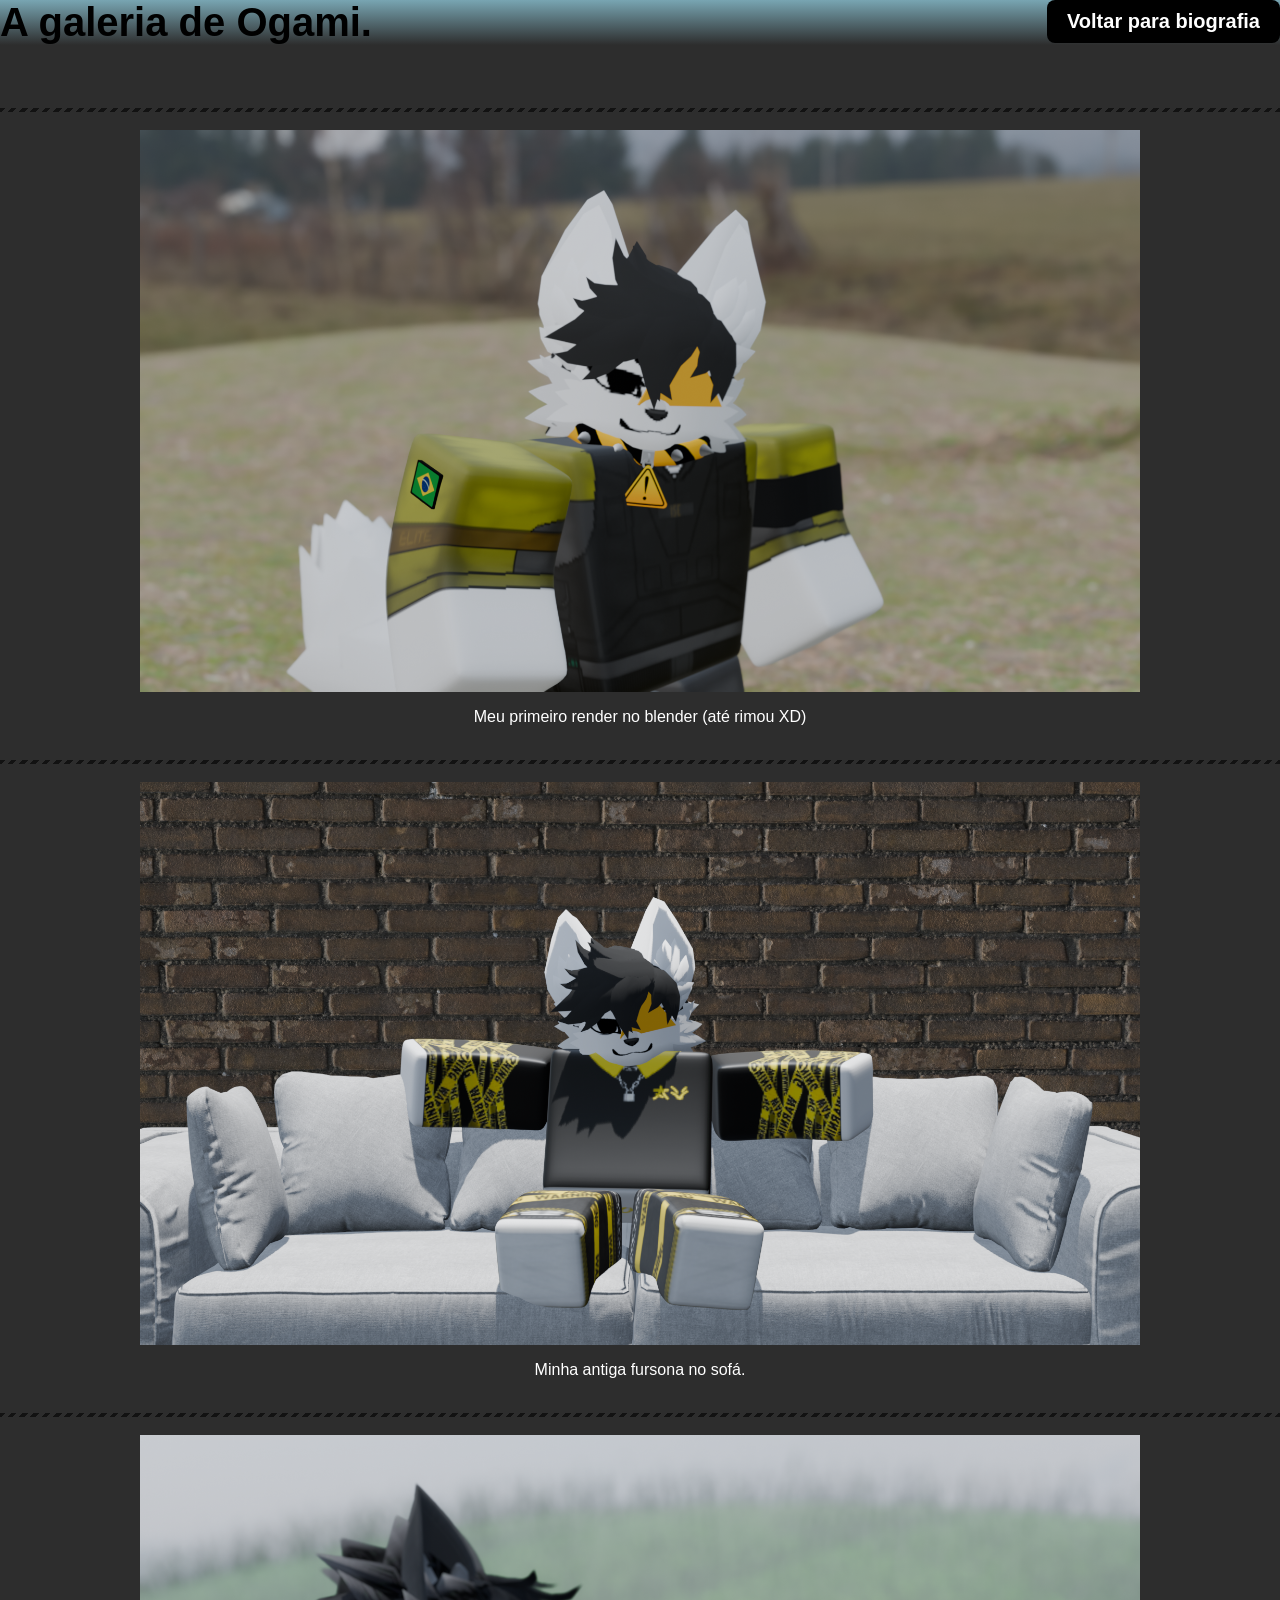
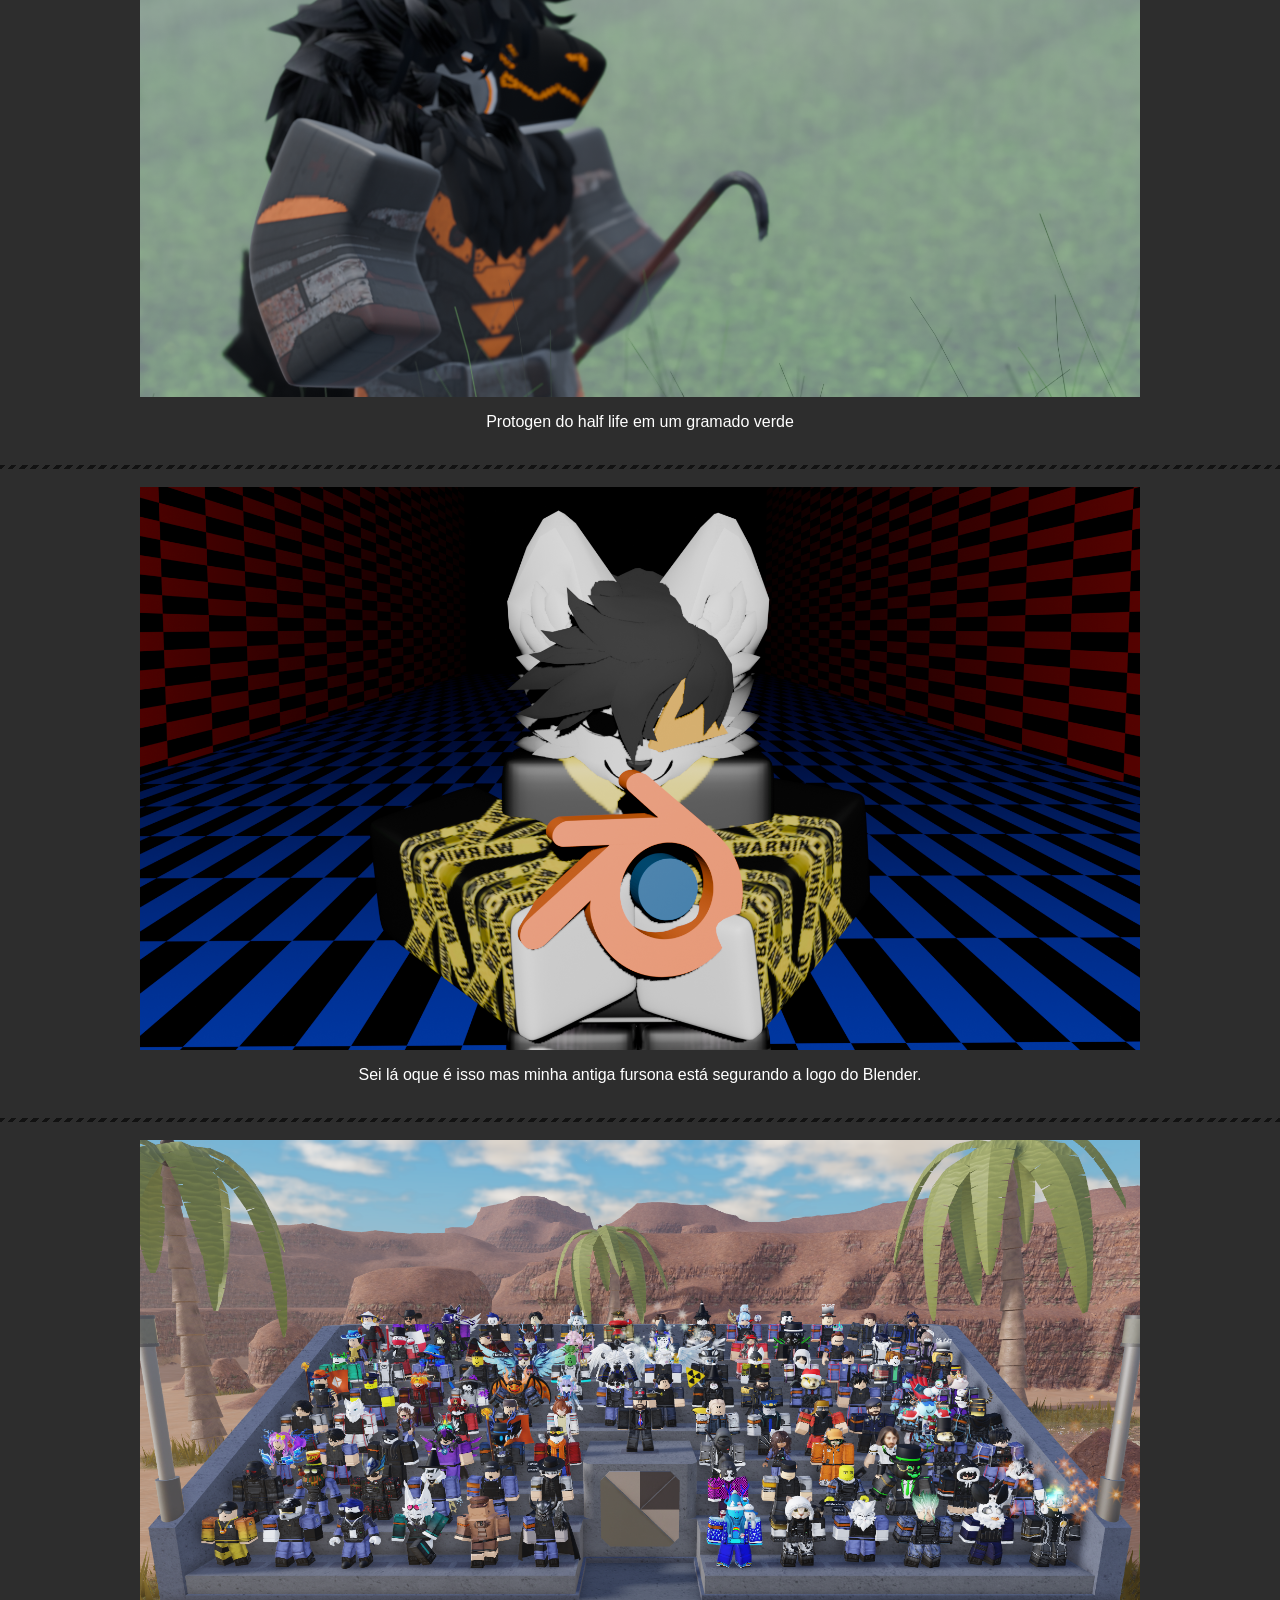
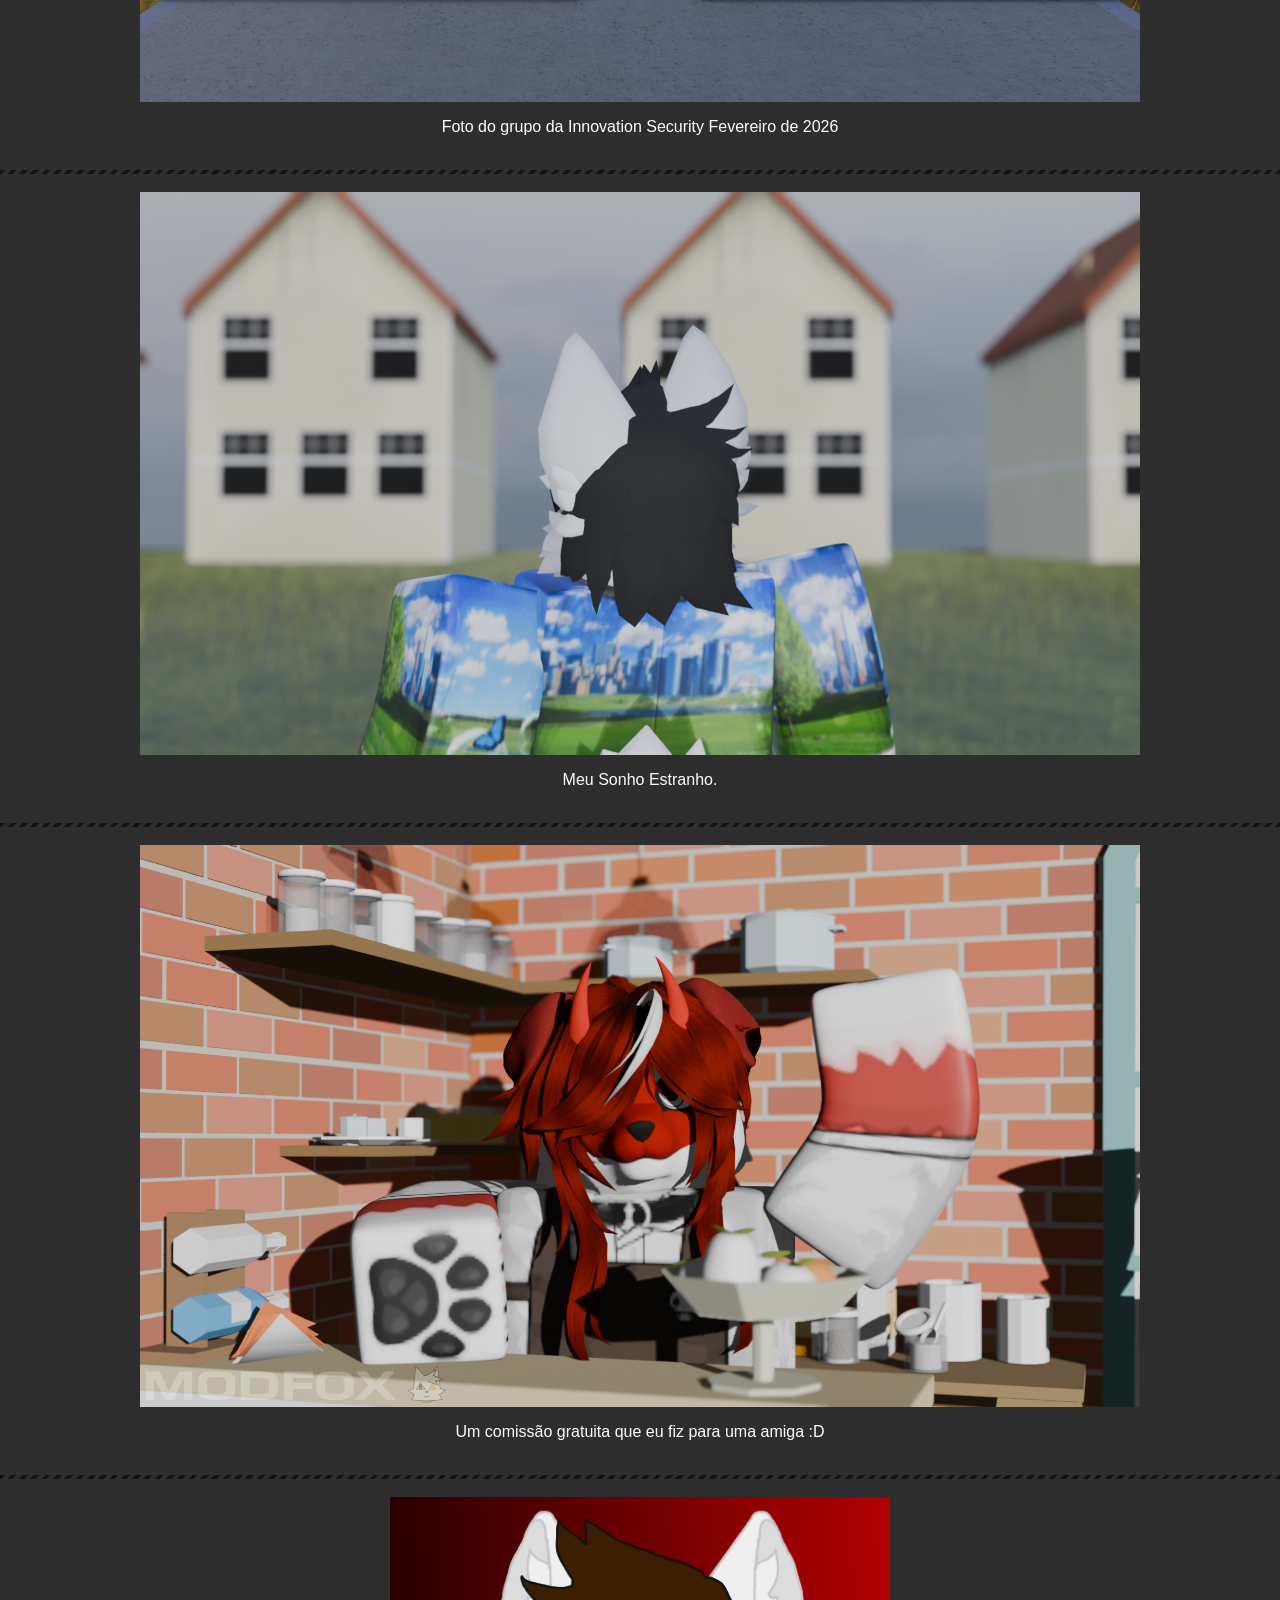
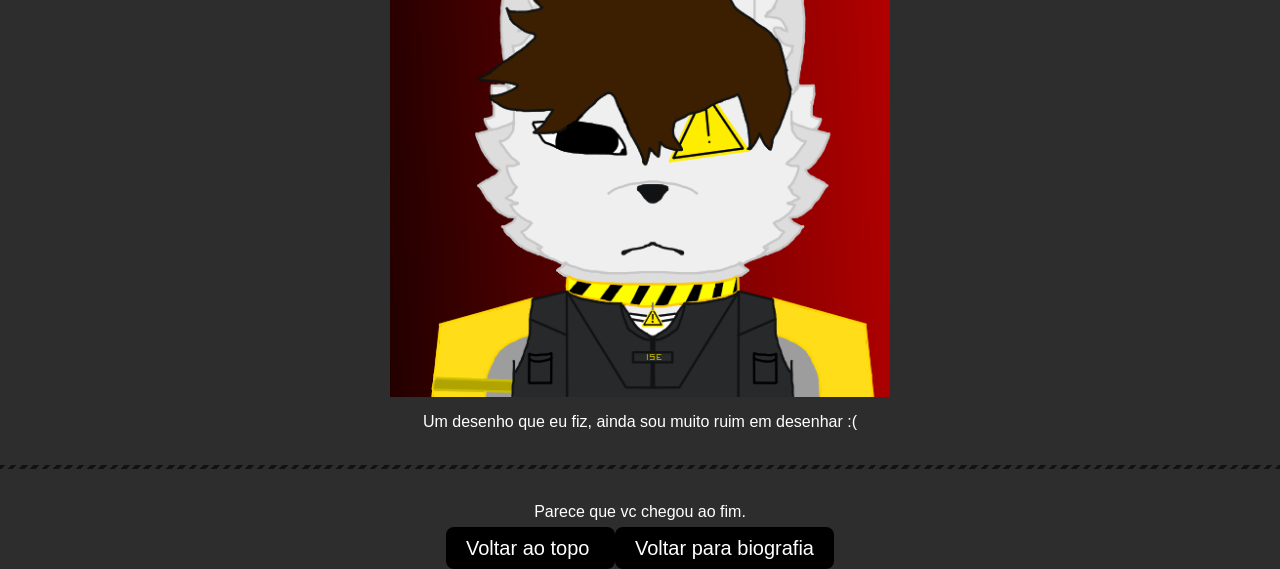
==== galeria.html @ b693d610 "Add files via upload" ====
<html lang="pt">
<head>
    <meta charset="UTF-8">
    <meta name="viewport" content="width=device-width, initial-scale=1.0">
    <title>Ogami's Galery</title>
    <link rel="stylesheet" href="gstyles.css">
    <link rel="icon" href="OB.png">
</head>
<body>
    <h1 class="title"> A galeria de Ogami. <a href="https://p3dr0r4p0s0.github.io/Ogami-s-Biografy/" class="voltar"> Voltar para biografia </a></h1>
    <p class="quebralinha"></p>
    <br>
    <br>
    <div class="linha"></div>
    <br>
    <img src="OgamiBlender.png" width="1000">
    <p class="quebralinha"></p>
    <p class="nome"> Meu primeiro render no blender (até rimou XD) </p>
    <br>
    <div class="linha"></div>
    <br>
    <img src="OgamiOnSofa.png" width="1000">
    <p class="quebralinha"></p>
    <p class="nome"> Minha antiga fursona no sofá. </p>
    <br>
    <div class="linha"></div>
    <br>
    <img src="ProtogenOnGreenLand.png" width="1000">
    <p class="quebralinha"></p>
    <p class="nome"> Protogen do half life em um gramado verde</p>
    <br>
    <div class="linha"></div>
    <br>
    <img src="TheBlenderPower.png" width="1000">
    <p class="quebralinha"></p>
    <p class="nome"> Sei lá oque é isso mas minha antiga fursona está segurando a logo do Blender.</p>
    <br>
    <div class="linha"></div>
    <br>
    <img src="ISgroupphoto.png" width="1000">
    <p class="quebralinha"></p>
    <p class="nome"> Foto do grupo da Innovation Security Fevereiro de 2026 </p>
    <br>
    <div class="linha"></div>
    <br>
    <img src="MyWeirdDream.png" width="1000">
    <p class="quebralinha"></p>
    <p class="nome"> Meu Sonho Estranho. </p>
    <br>
    <div class="linha"></div>
    <br>
    <img src="NaomiComission.png" width="1000">
    <p class="quebralinha"></p>
    <p class="nome"> Um comissão gratuita que eu fiz para uma amiga :D </p>
    <br>
    <div class="linha"></div>
    <br> 
    <img src="etgogami.png" width="500">
    <p class="quebralinha"></p>
    <p class="nome"> Um desenho que eu fiz, ainda sou muito ruim em desenhar :(</p>
    <br>
    <div class="linha"></div>
    <br>
    <p class="nome"> Parece que vc chegou ao fim. </p>
    <a href="#" class="subir"> Voltar ao topo </a>
    <a href="https://p3dr0r4p0s0.github.io/Ogami-s-Biografy/" class="voltar2"> Voltar para biografia </a>
</body>
</html>
---- gstyles.css ----
body {
    margin: 0;
    background-color: #2d2d2d;
    text-align: center;

    .title {
        text-align: left;
        font-size: 40px;
        font-family: Arial, Helvetica, sans-serif;
        background: linear-gradient(
            180deg,
            #78a5b2,
            #2d2d2d
        );
    }

    .linha {
        height: 4px;
        width: 100%;
        opacity: 0.6;
        background: repeating-linear-gradient(
            -45deg,
            black,
            black 4px,
            transparent 4px,
            transparent 8px
        );
    }

    .quebralinha {
        clear: both;
    }

    .nome {
        font-family: Arial, Helvetica, sans-serif;
        color: white;
    }

    .voltar {
        background-color: black;
        color: white;
        float: right;
        padding: 10px 20px;
        text-decoration: none;
        border-radius: 8px;
        font-family: Arial, Helvetica, sans-serif;
        font-size: 20px;
    }

    .voltar2 {
        background-color: black;
        color: white;
        padding: 10px 20px;
        text-decoration: none;
        border-radius: 8px;
        font-family: Arial, Helvetica, sans-serif;
        font-size: 20px;
    }

    .subir {
        background-color: black;
        color: white;
        padding: 10px 20px;
        text-decoration: none;
        border-radius: 8px;
        font-family: Arial, Helvetica, sans-serif;
        font-size: 20px;
    }
}
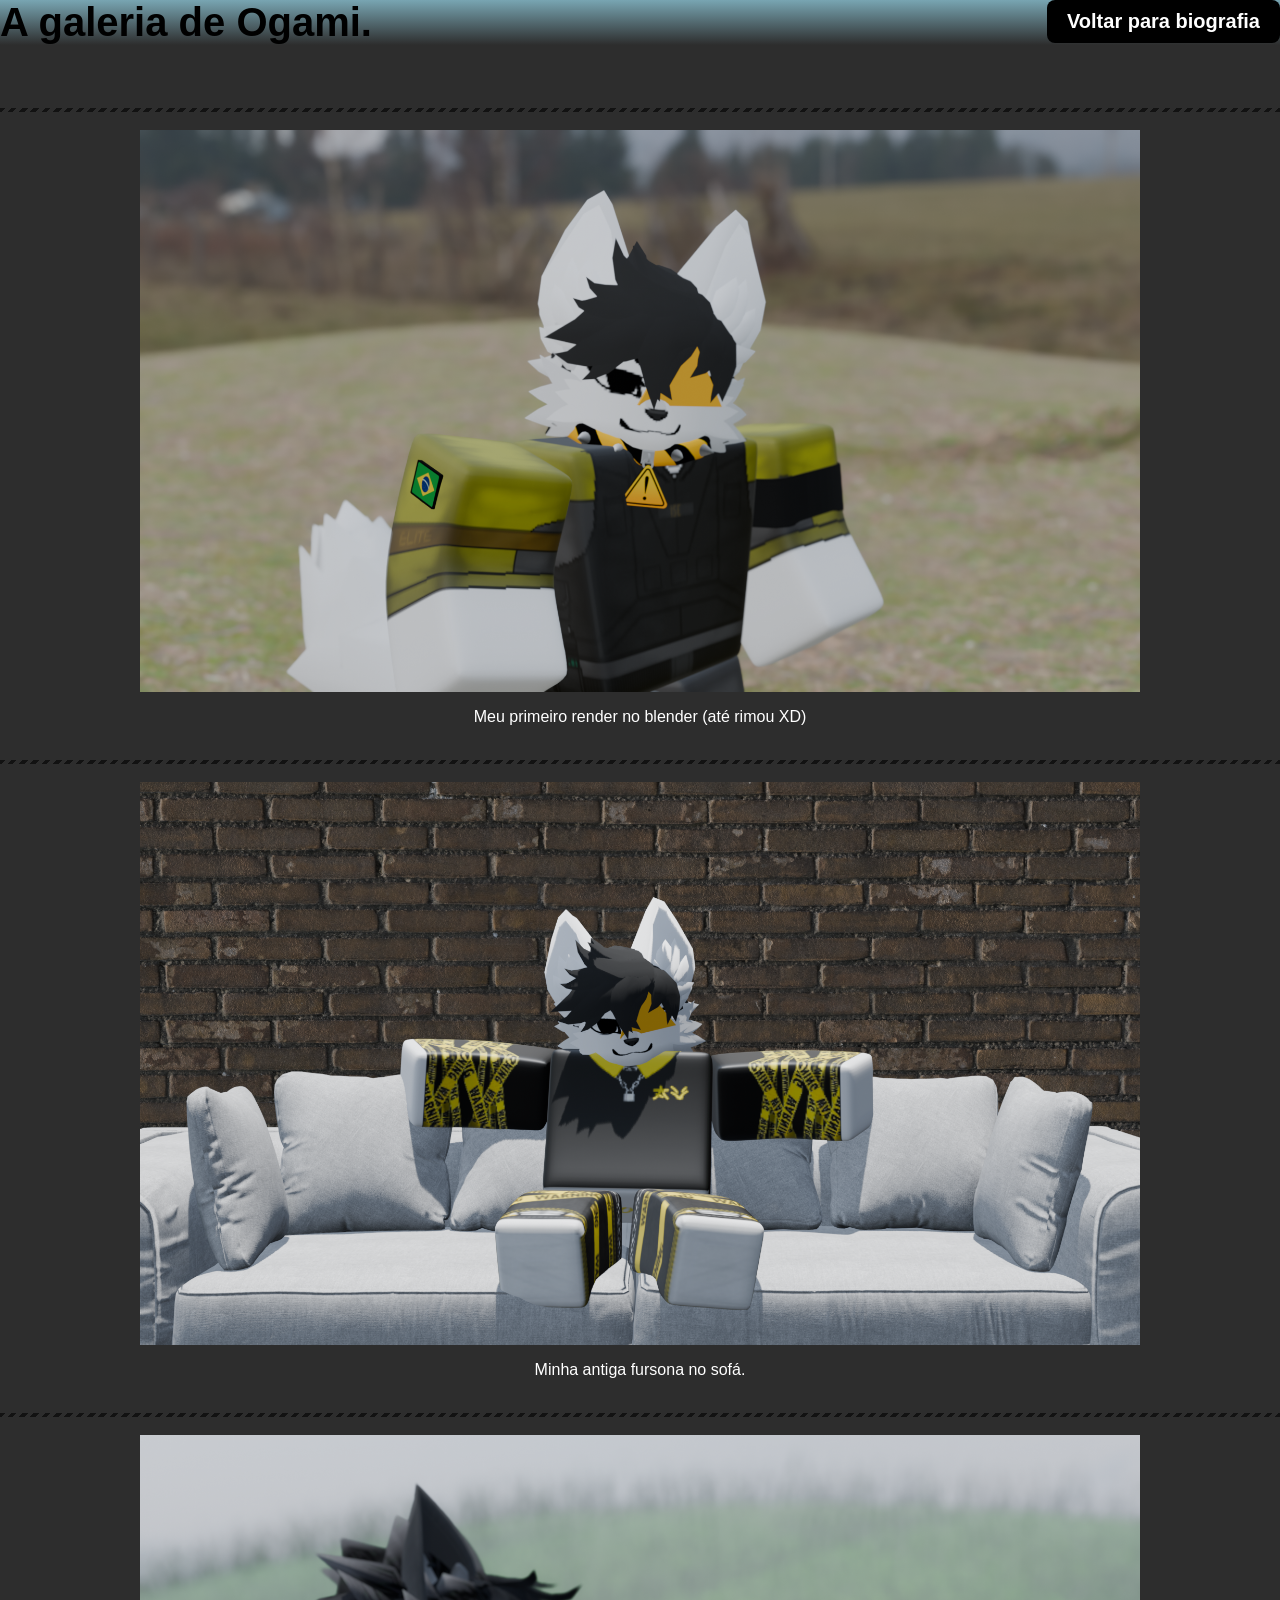
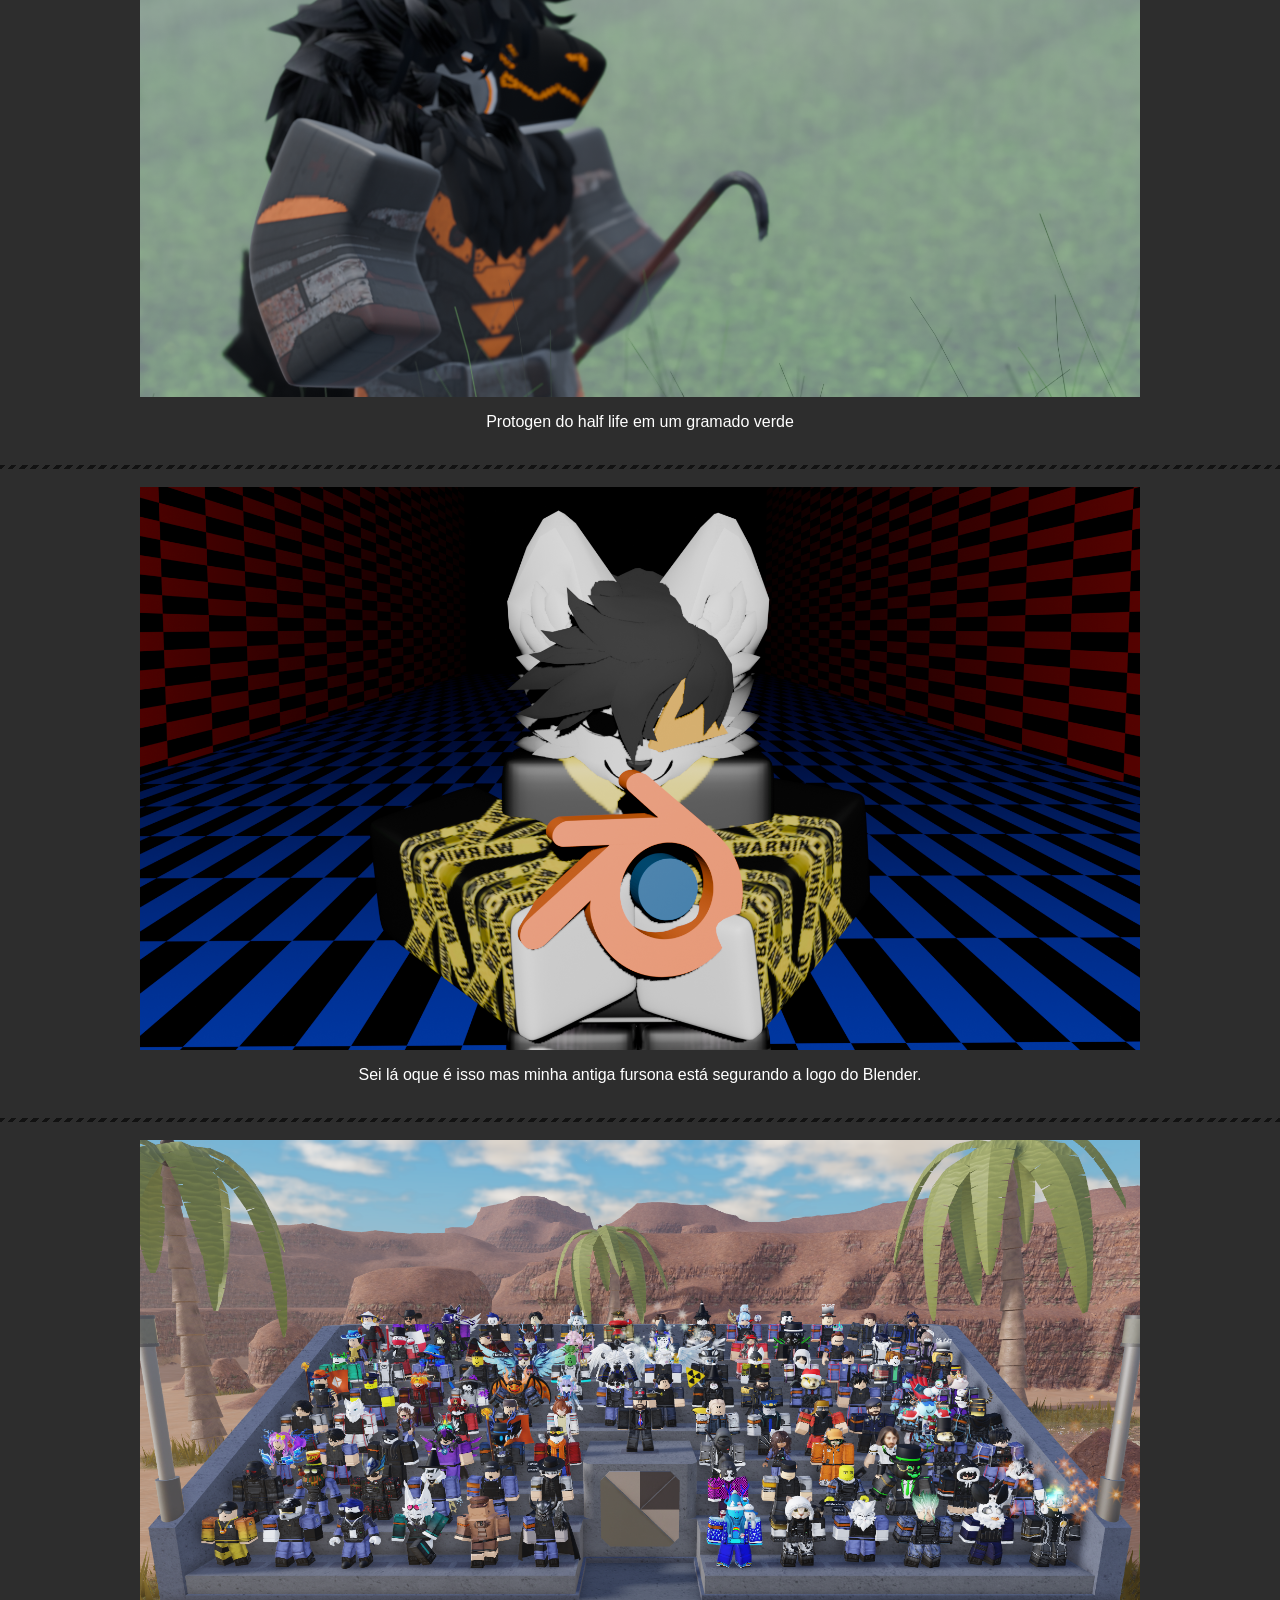
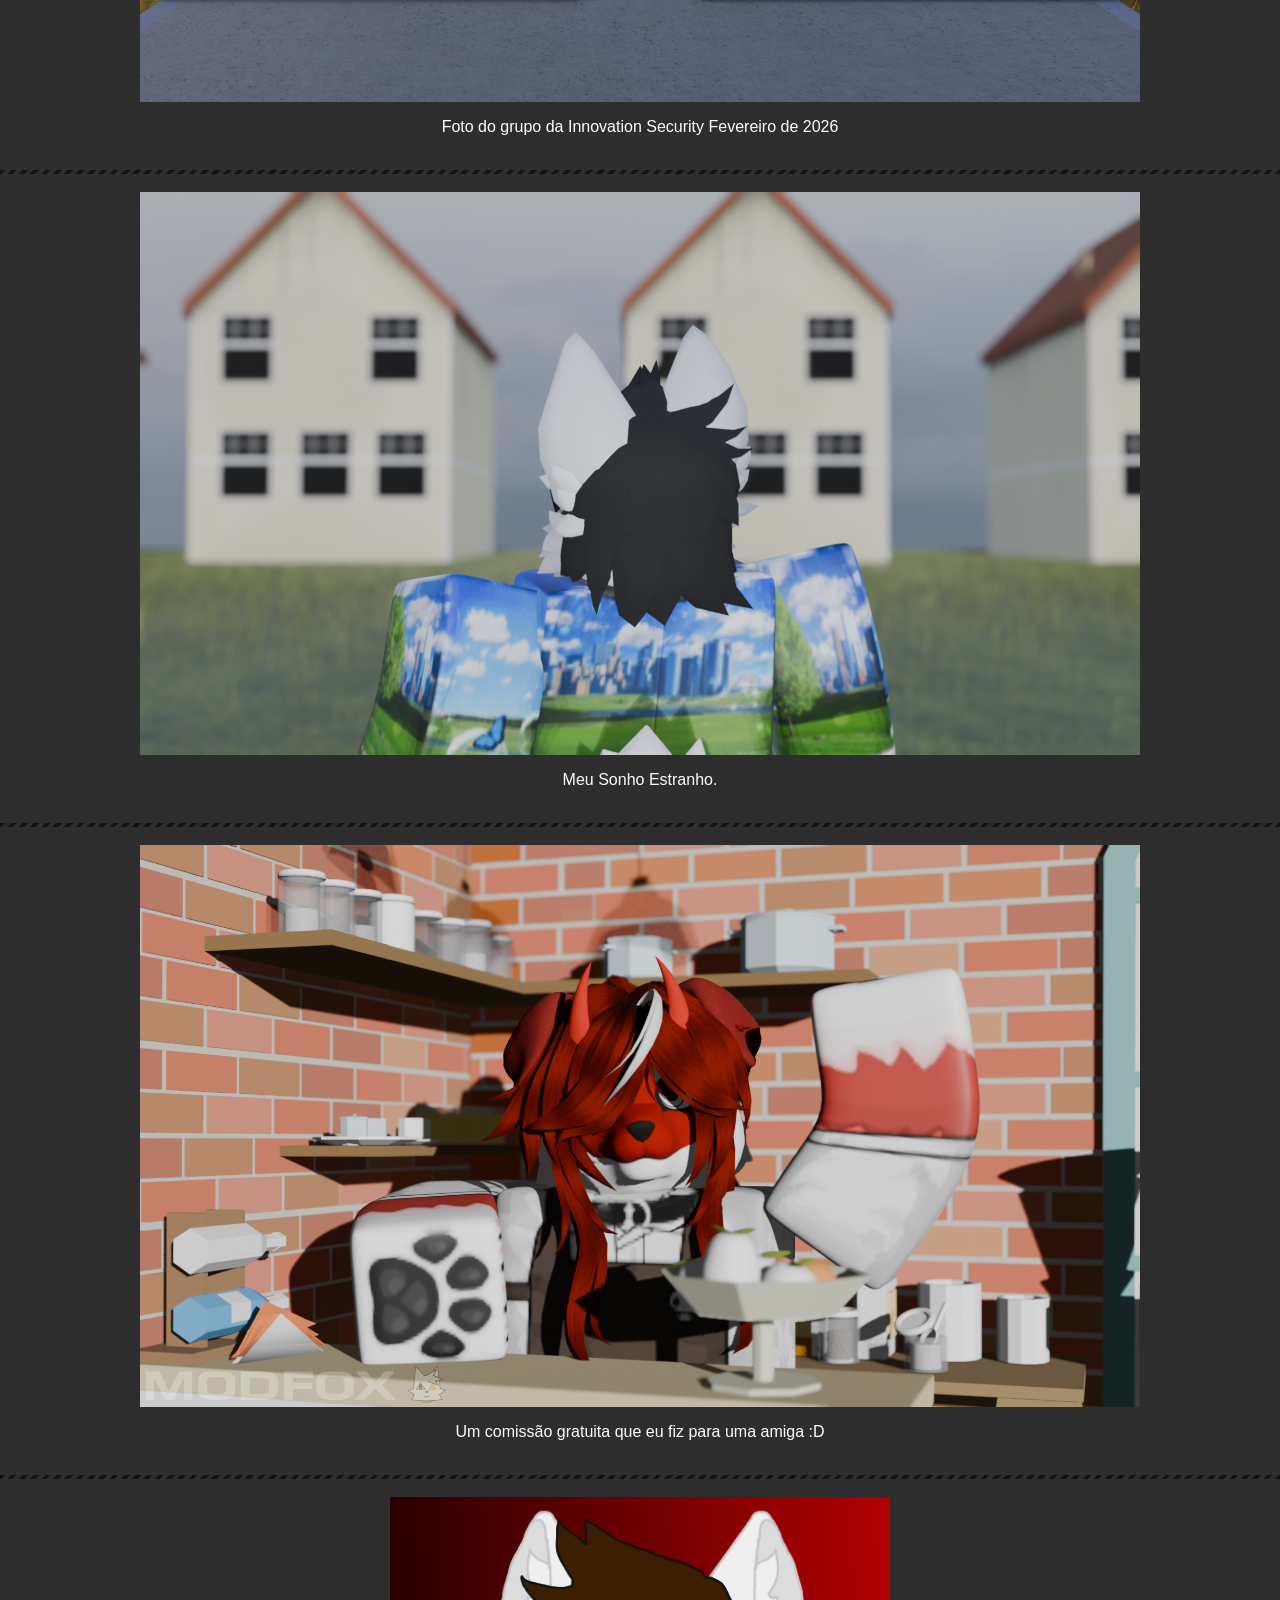
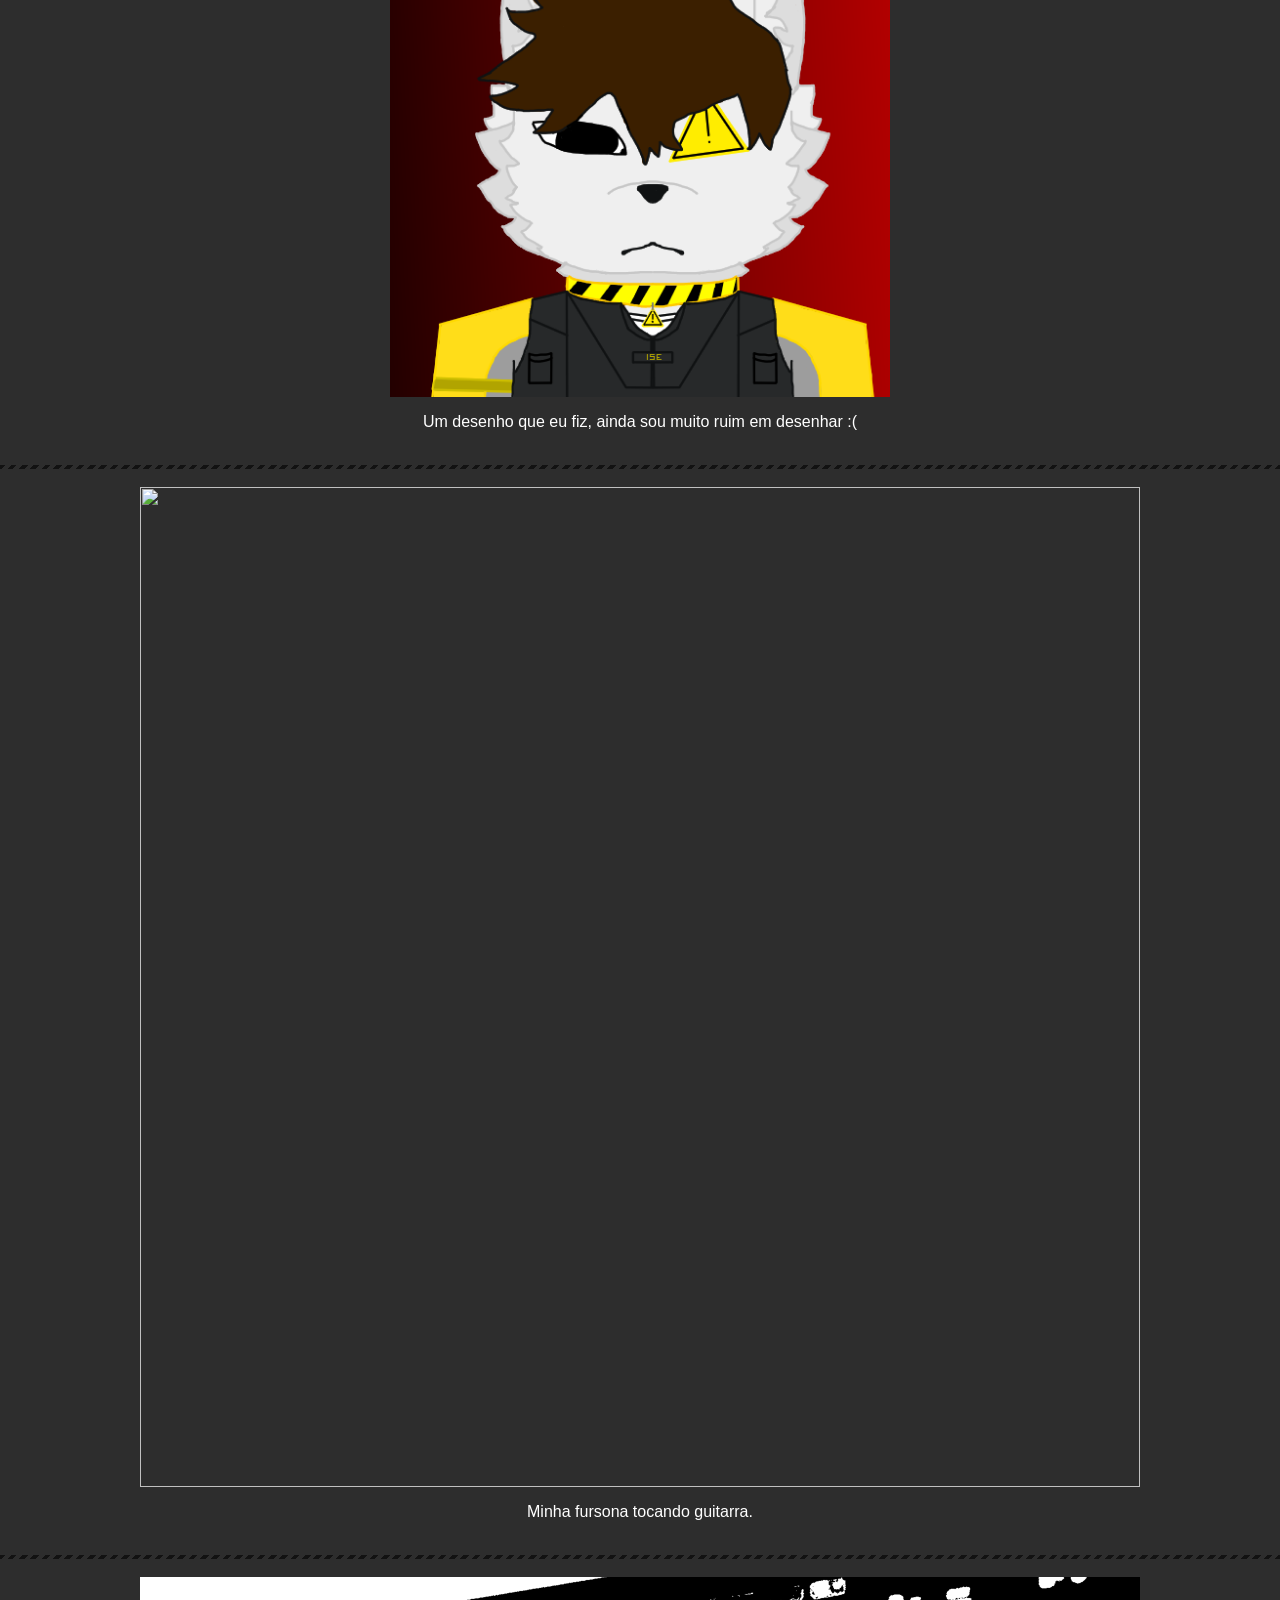
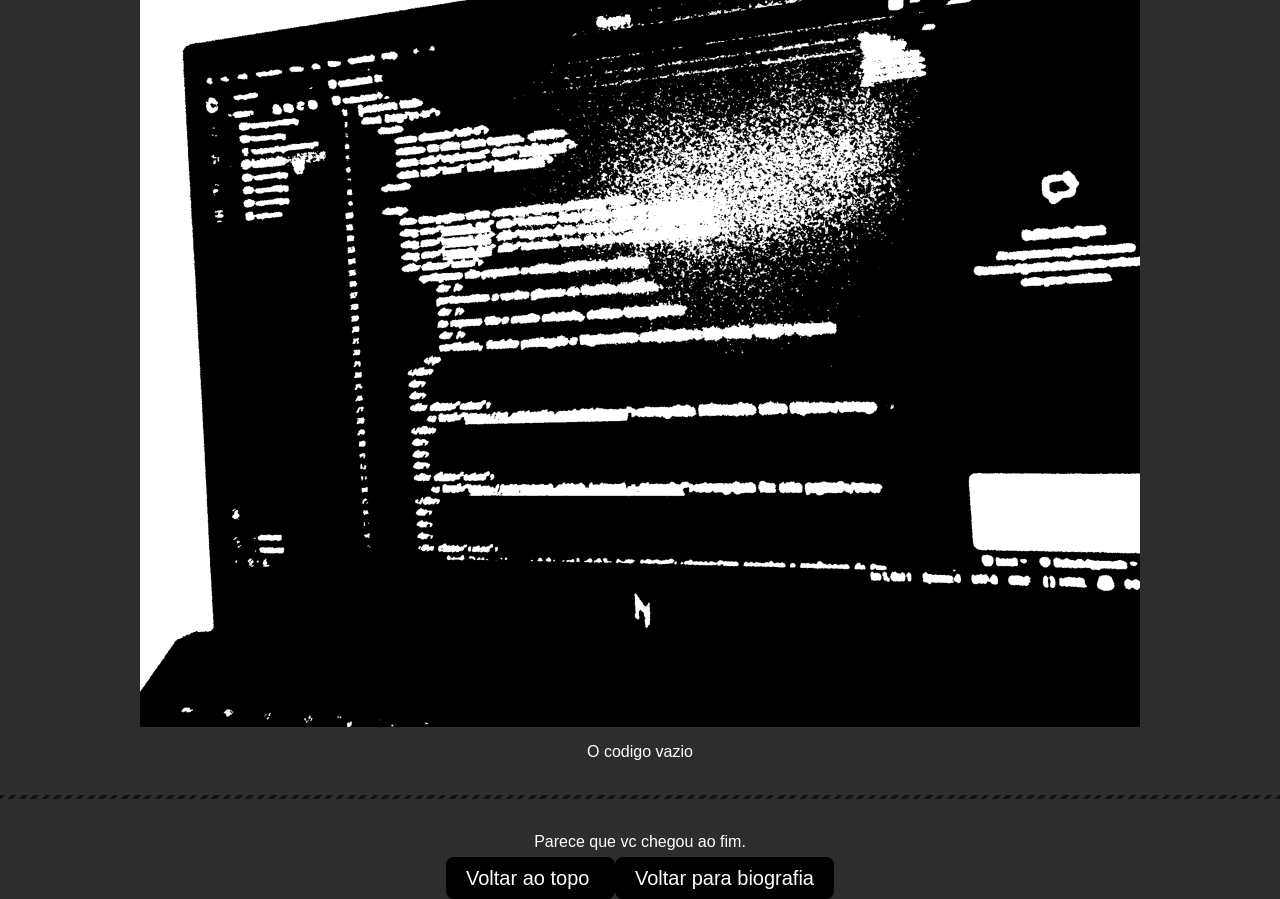
==== commit fec01d77: "Update galeria.html" ====
--- a/galeria.html
+++ b/galeria.html
@@ -1,4 +1,4 @@
-<html lang="pt">
+<html lang="pt-br">
 <head>
     <meta charset="UTF-8">
     <meta name="viewport" content="width=device-width, initial-scale=1.0">
@@ -61,8 +61,20 @@
     <br>
     <div class="linha"></div>
     <br>
+    <img src="Ogamiandguitar.png" width="1000">
+    <p class="quebralinha"></p>
+    <p class="nome"> Minha fursona tocando guitarra. </p>
+    <br>
+    <div class="linha"></div>
+    <br>
+    <img src="DSCF0048.JPG" width="1000">
+    <p class="quebralinha"></p>
+    <p class="nome"> O codigo vazio </p>
+    <br>
+    <div class="linha"></div>
+    <br>
     <p class="nome"> Parece que vc chegou ao fim. </p>
     <a href="#" class="subir"> Voltar ao topo </a>
     <a href="https://p3dr0r4p0s0.github.io/Ogami-s-Biografy/" class="voltar2"> Voltar para biografia </a>
 </body>
-</html>+</html>
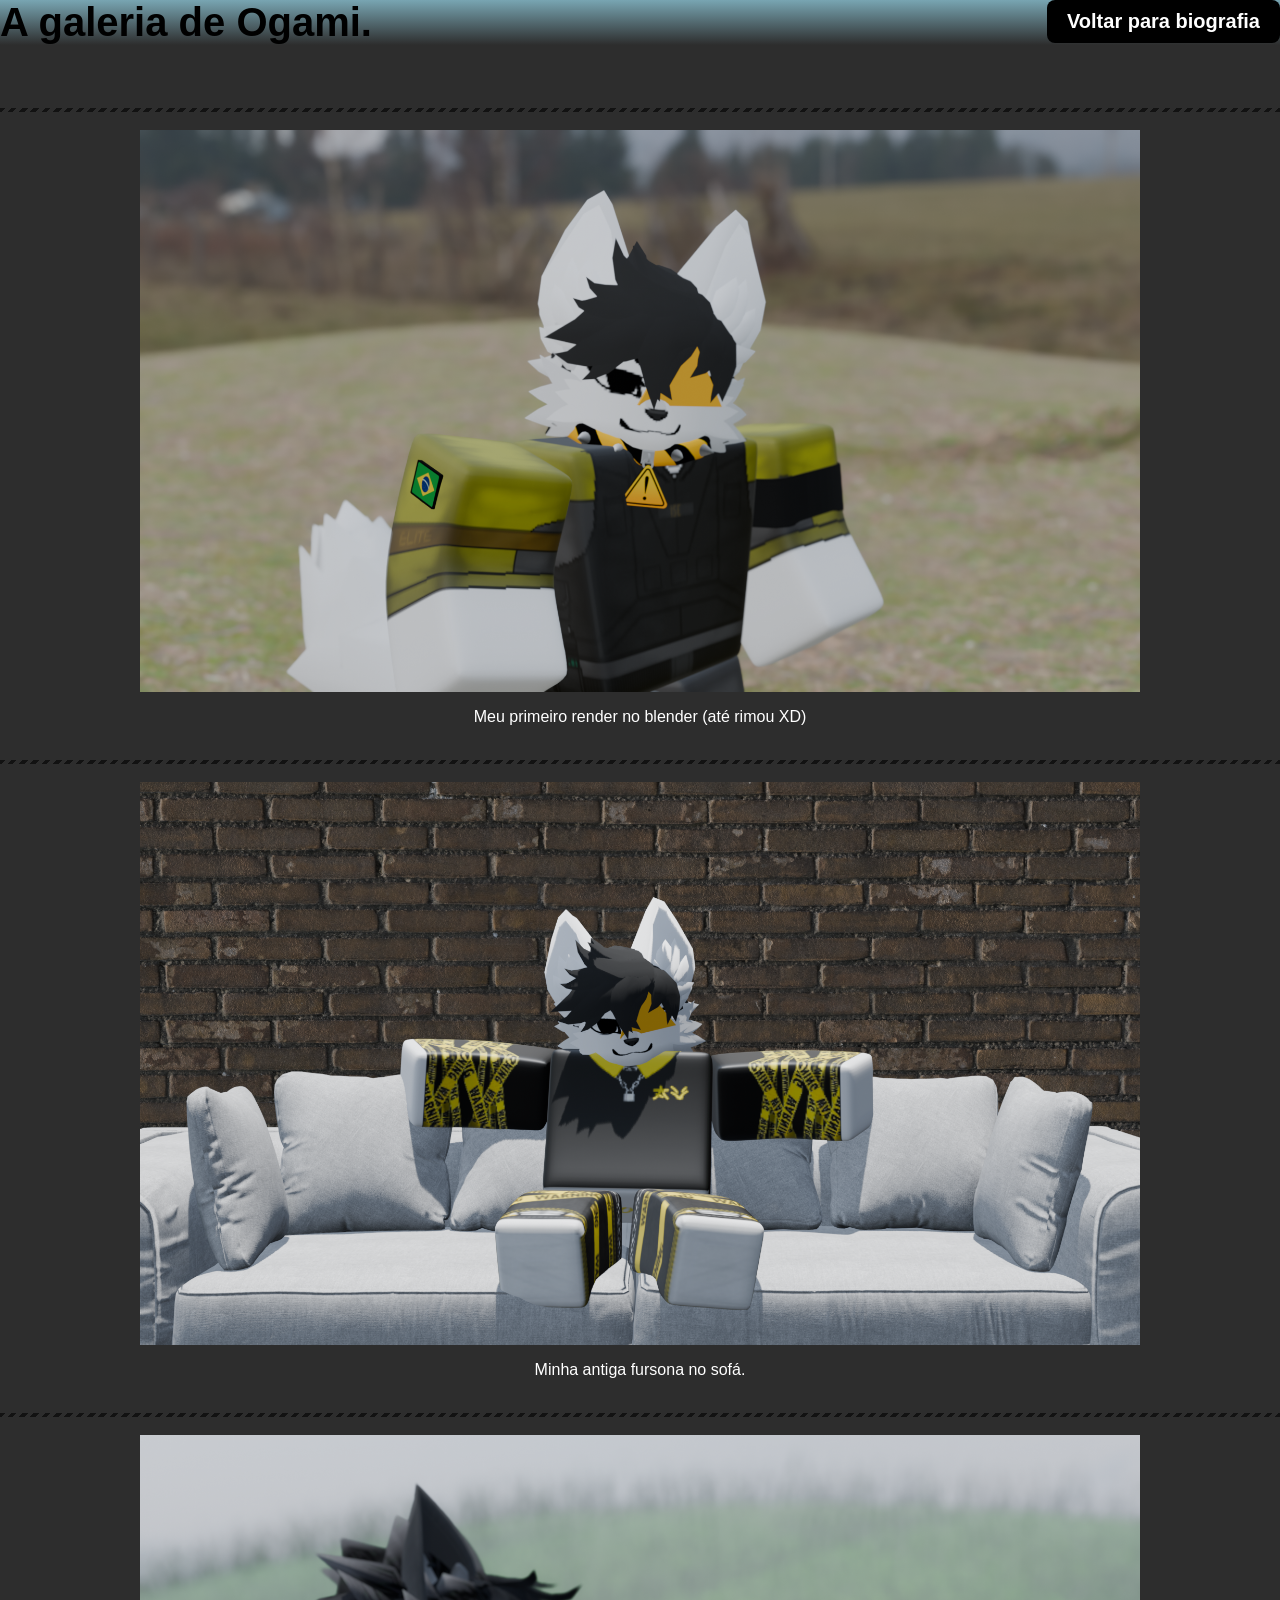
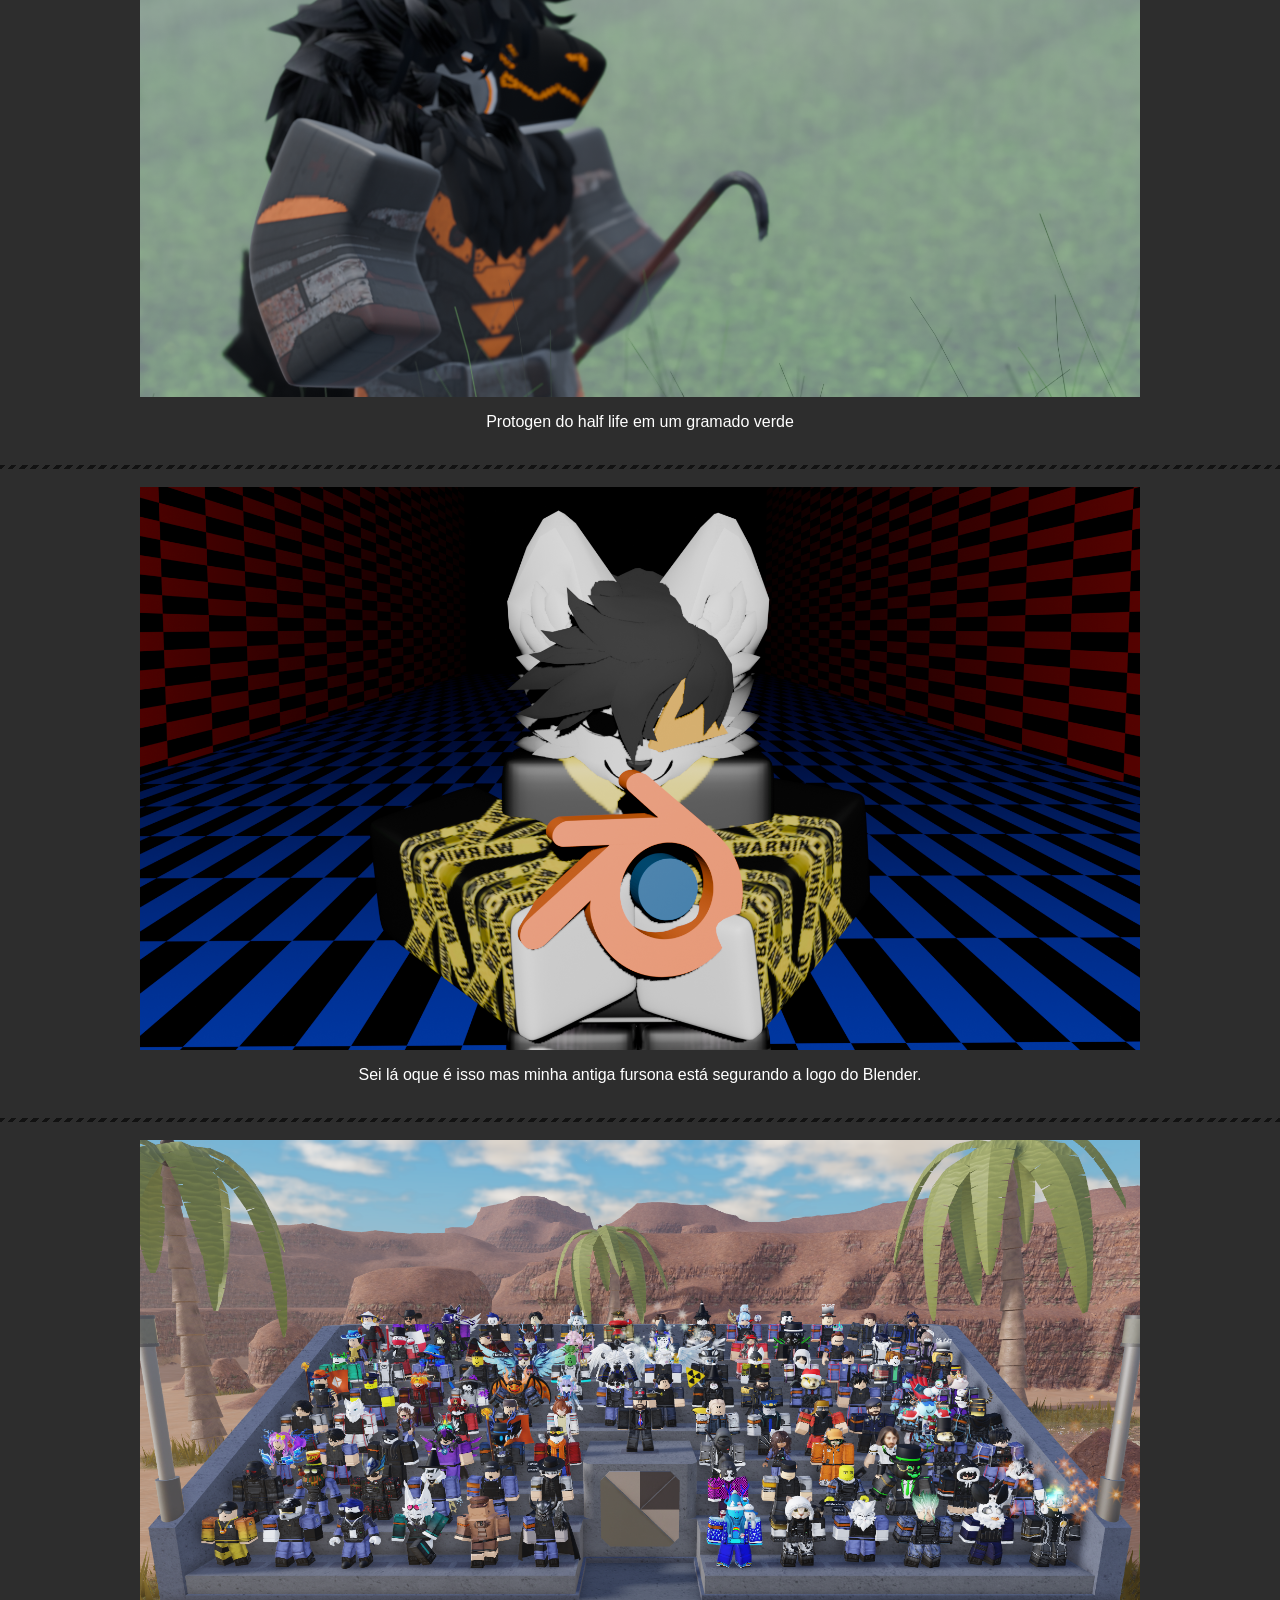
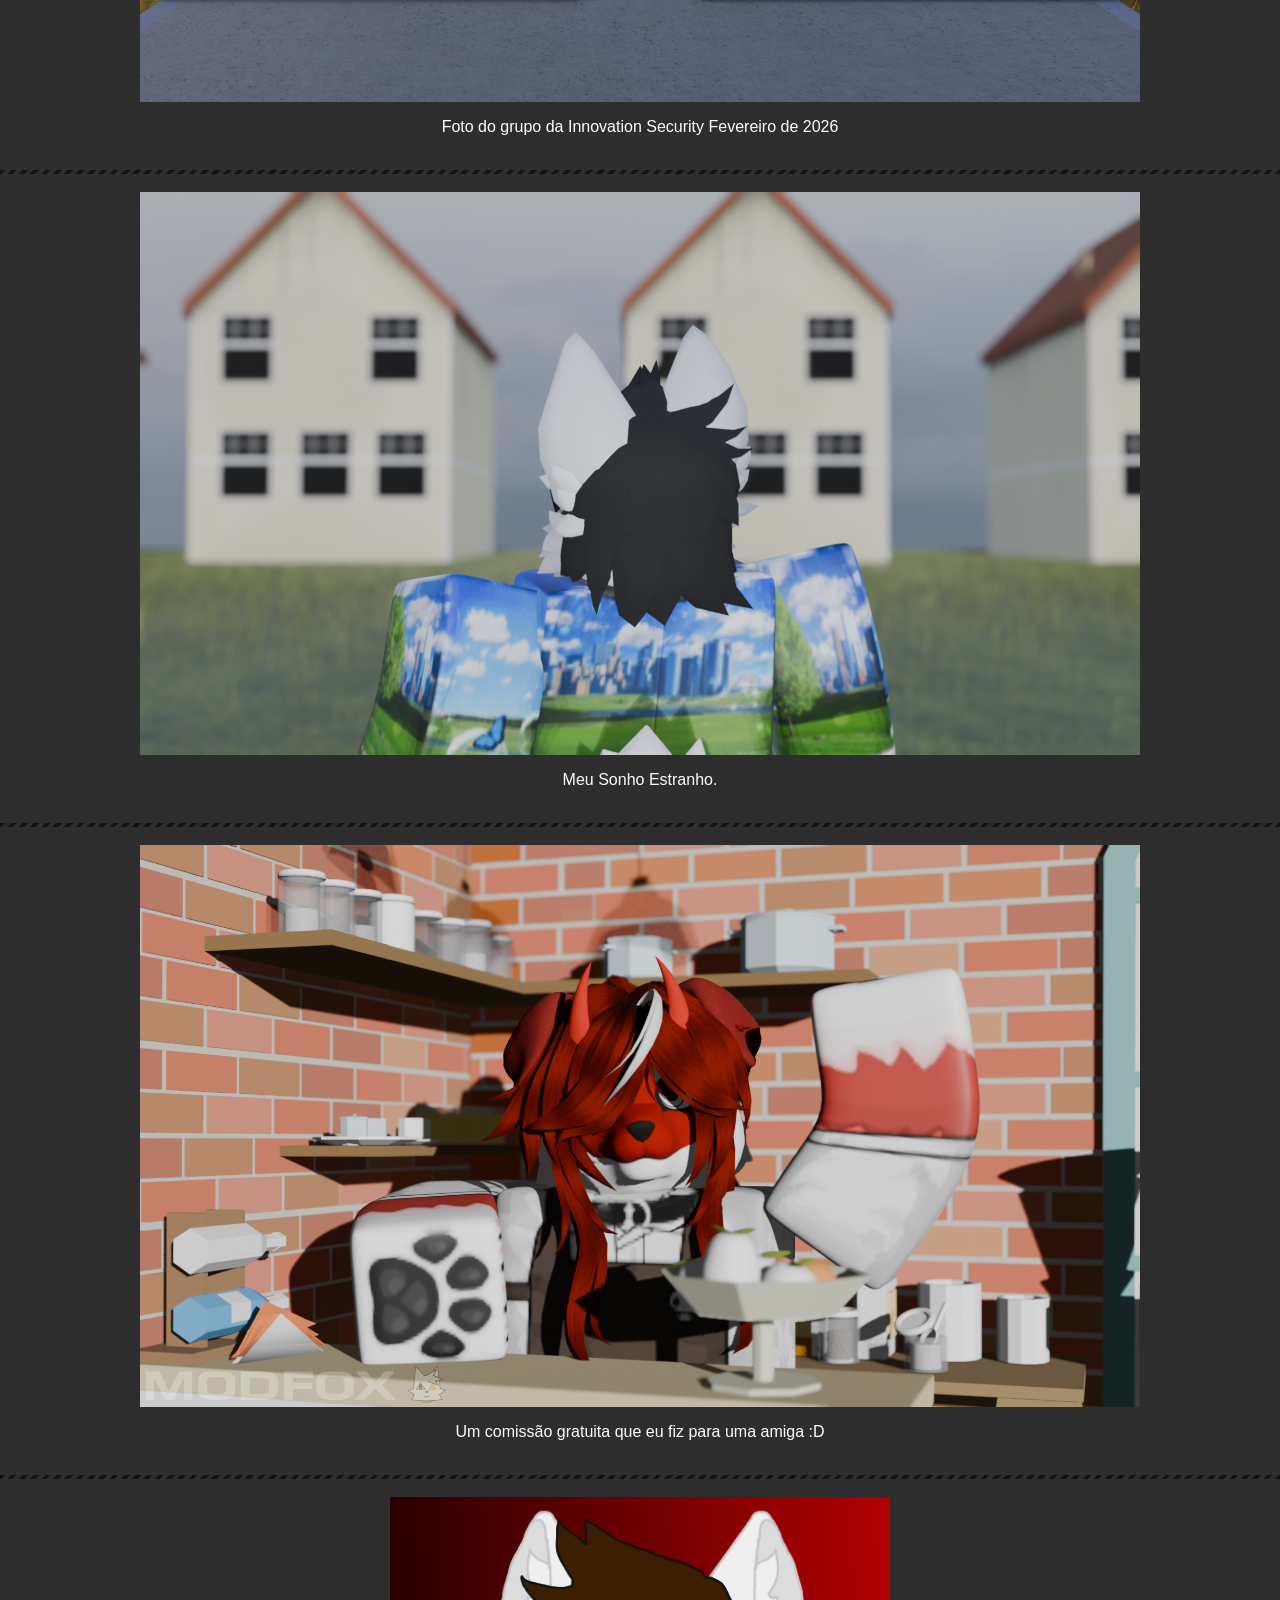
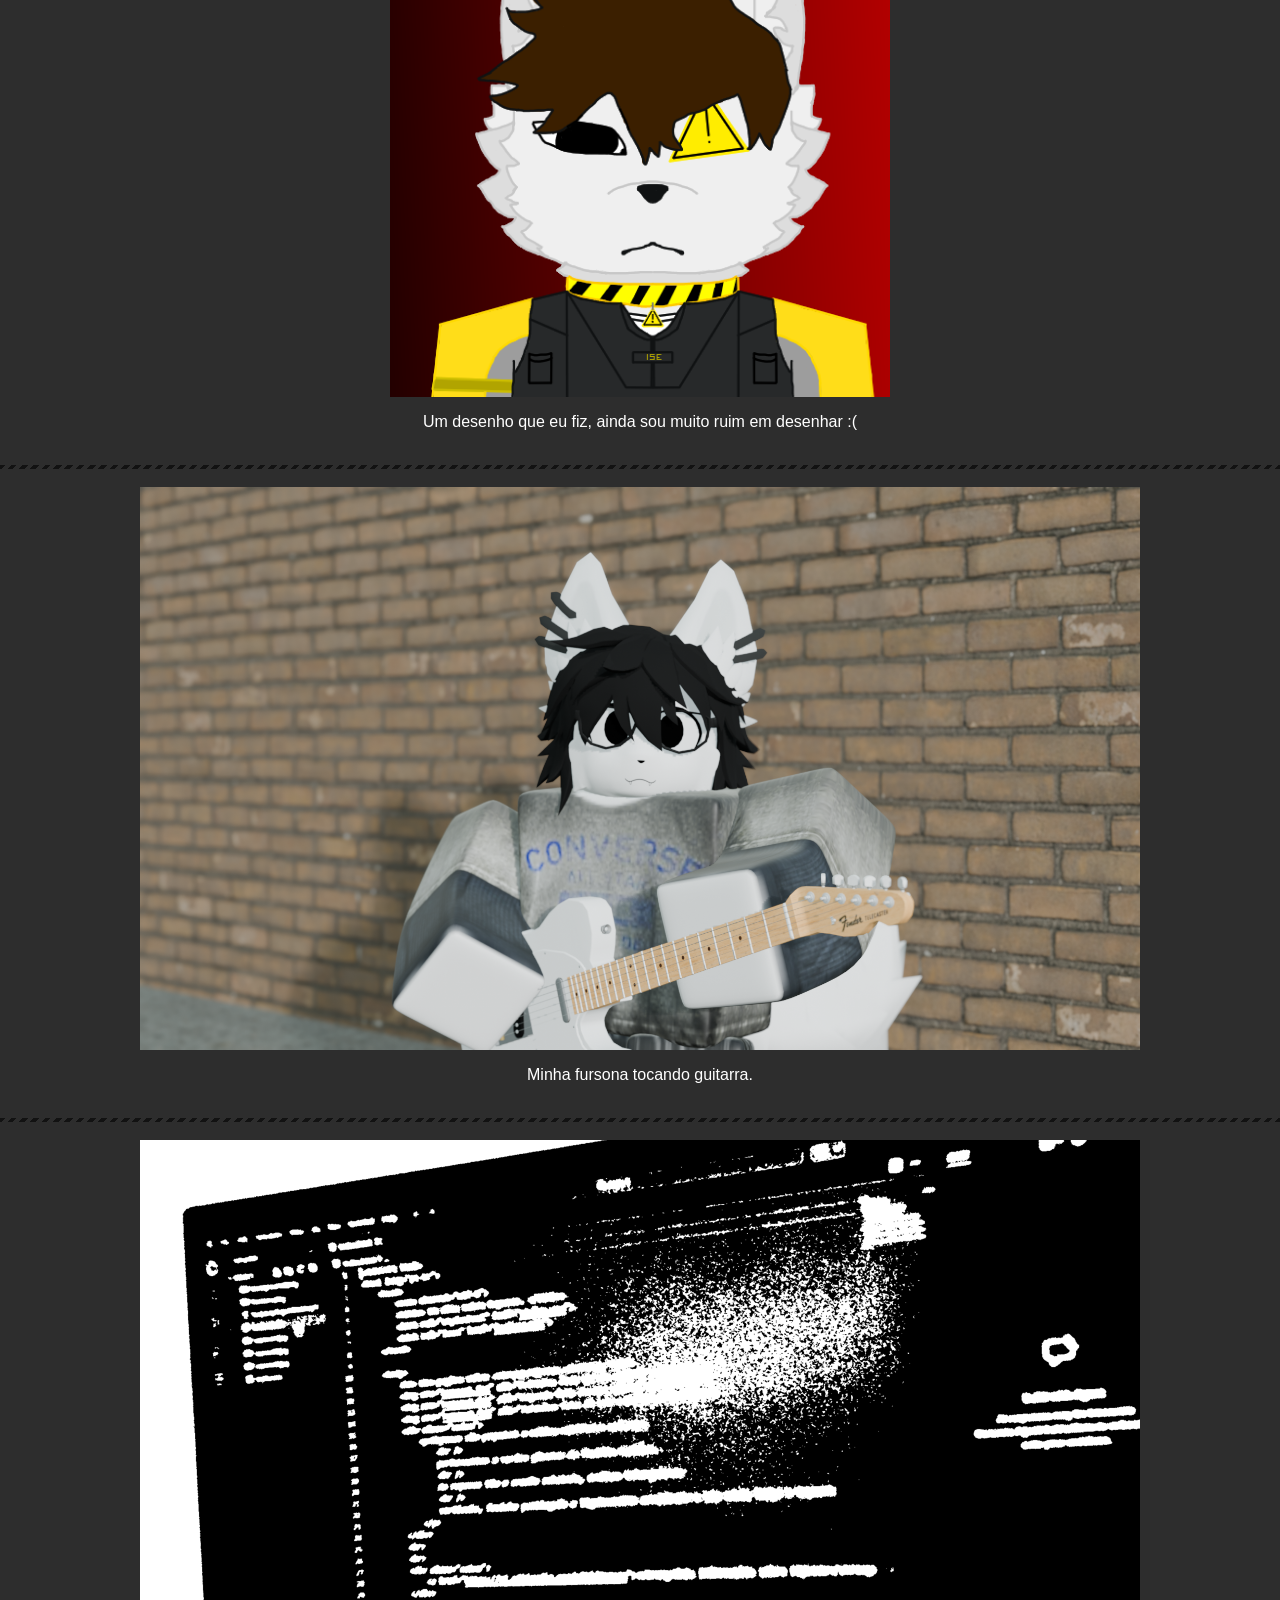
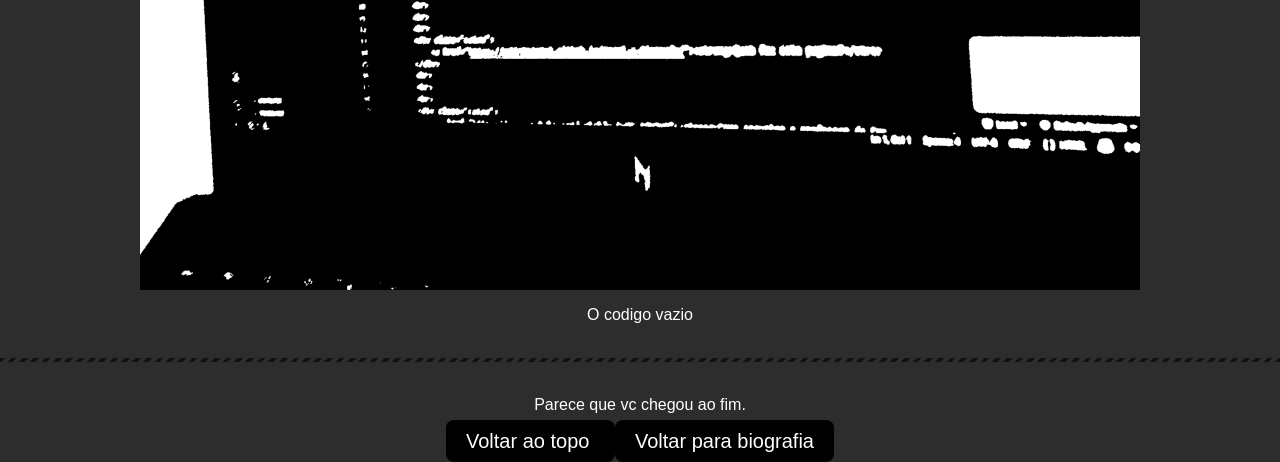
==== commit 5658f4b1: "Update galeria.html" ====
--- a/galeria.html
+++ b/galeria.html
@@ -4,7 +4,7 @@
     <meta name="viewport" content="width=device-width, initial-scale=1.0">
     <title>Ogami's Galery</title>
     <link rel="stylesheet" href="gstyles.css">
-    <link rel="icon" href="OB.png">
+    <link rel="icon" href="photosource/obi/OB.png">
 </head>
 <body>
     <h1 class="title"> A galeria de Ogami. <a href="https://p3dr0r4p0s0.github.io/Ogami-s-Biografy/" class="voltar"> Voltar para biografia </a></h1>
@@ -13,61 +13,61 @@
     <br>
     <div class="linha"></div>
     <br>
-    <img src="OgamiBlender.png" width="1000">
+    <img src="photosource/ogp/OgamiBlender.png" width="1000">
     <p class="quebralinha"></p>
     <p class="nome"> Meu primeiro render no blender (até rimou XD) </p>
     <br>
     <div class="linha"></div>
     <br>
-    <img src="OgamiOnSofa.png" width="1000">
+    <img src="photosource/ogp/OgamiOnSofa.png" width="1000">
     <p class="quebralinha"></p>
     <p class="nome"> Minha antiga fursona no sofá. </p>
     <br>
     <div class="linha"></div>
     <br>
-    <img src="ProtogenOnGreenLand.png" width="1000">
+    <img src="photosource/ogp/ProtogenOnGreenLand.png" width="1000">
     <p class="quebralinha"></p>
     <p class="nome"> Protogen do half life em um gramado verde</p>
     <br>
     <div class="linha"></div>
     <br>
-    <img src="TheBlenderPower.png" width="1000">
+    <img src="photosource/ogp/TheBlenderPower.png" width="1000">
     <p class="quebralinha"></p>
     <p class="nome"> Sei lá oque é isso mas minha antiga fursona está segurando a logo do Blender.</p>
     <br>
     <div class="linha"></div>
     <br>
-    <img src="ISgroupphoto.png" width="1000">
+    <img src="photosource/ogp/ISgroupphoto.png" width="1000">
     <p class="quebralinha"></p>
     <p class="nome"> Foto do grupo da Innovation Security Fevereiro de 2026 </p>
     <br>
     <div class="linha"></div>
     <br>
-    <img src="MyWeirdDream.png" width="1000">
+    <img src="photosource/ogp/MyWeirdDream.png" width="1000">
     <p class="quebralinha"></p>
     <p class="nome"> Meu Sonho Estranho. </p>
     <br>
     <div class="linha"></div>
     <br>
-    <img src="NaomiComission.png" width="1000">
+    <img src="photosource/ogp/NaomiComission.png" width="1000">
     <p class="quebralinha"></p>
     <p class="nome"> Um comissão gratuita que eu fiz para uma amiga :D </p>
     <br>
     <div class="linha"></div>
     <br> 
-    <img src="etgogami.png" width="500">
+    <img src="photosource/ogp/etgogami.png" width="500">
     <p class="quebralinha"></p>
     <p class="nome"> Um desenho que eu fiz, ainda sou muito ruim em desenhar :(</p>
     <br>
     <div class="linha"></div>
     <br>
-    <img src="Ogamiandguitar.png" width="1000">
+    <img src="photosource/ogp/Ogamiandguitar.png" width="1000">
     <p class="quebralinha"></p>
     <p class="nome"> Minha fursona tocando guitarra. </p>
     <br>
     <div class="linha"></div>
     <br>
-    <img src="DSCF0048.JPG" width="1000">
+    <img src="photosource/ogp/DSCF0048.JPG" width="1000">
     <p class="quebralinha"></p>
     <p class="nome"> O codigo vazio </p>
     <br>
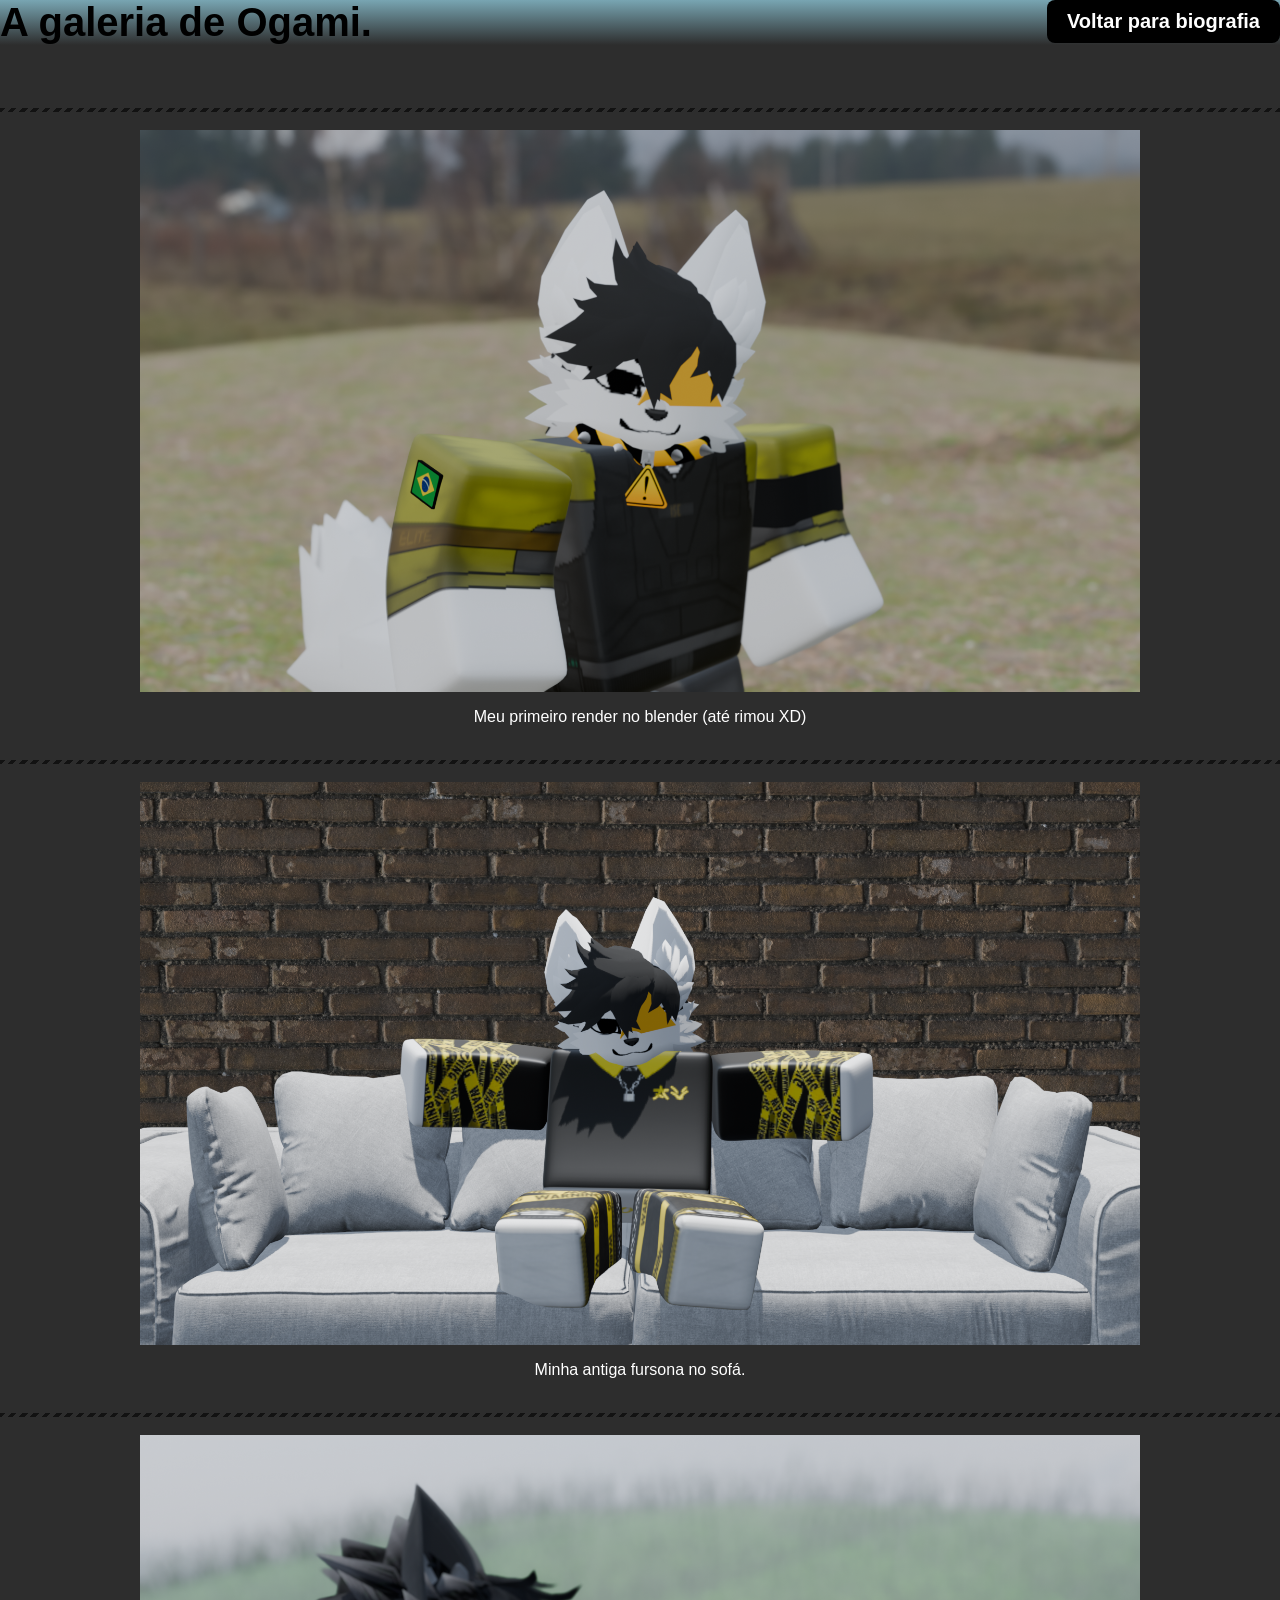
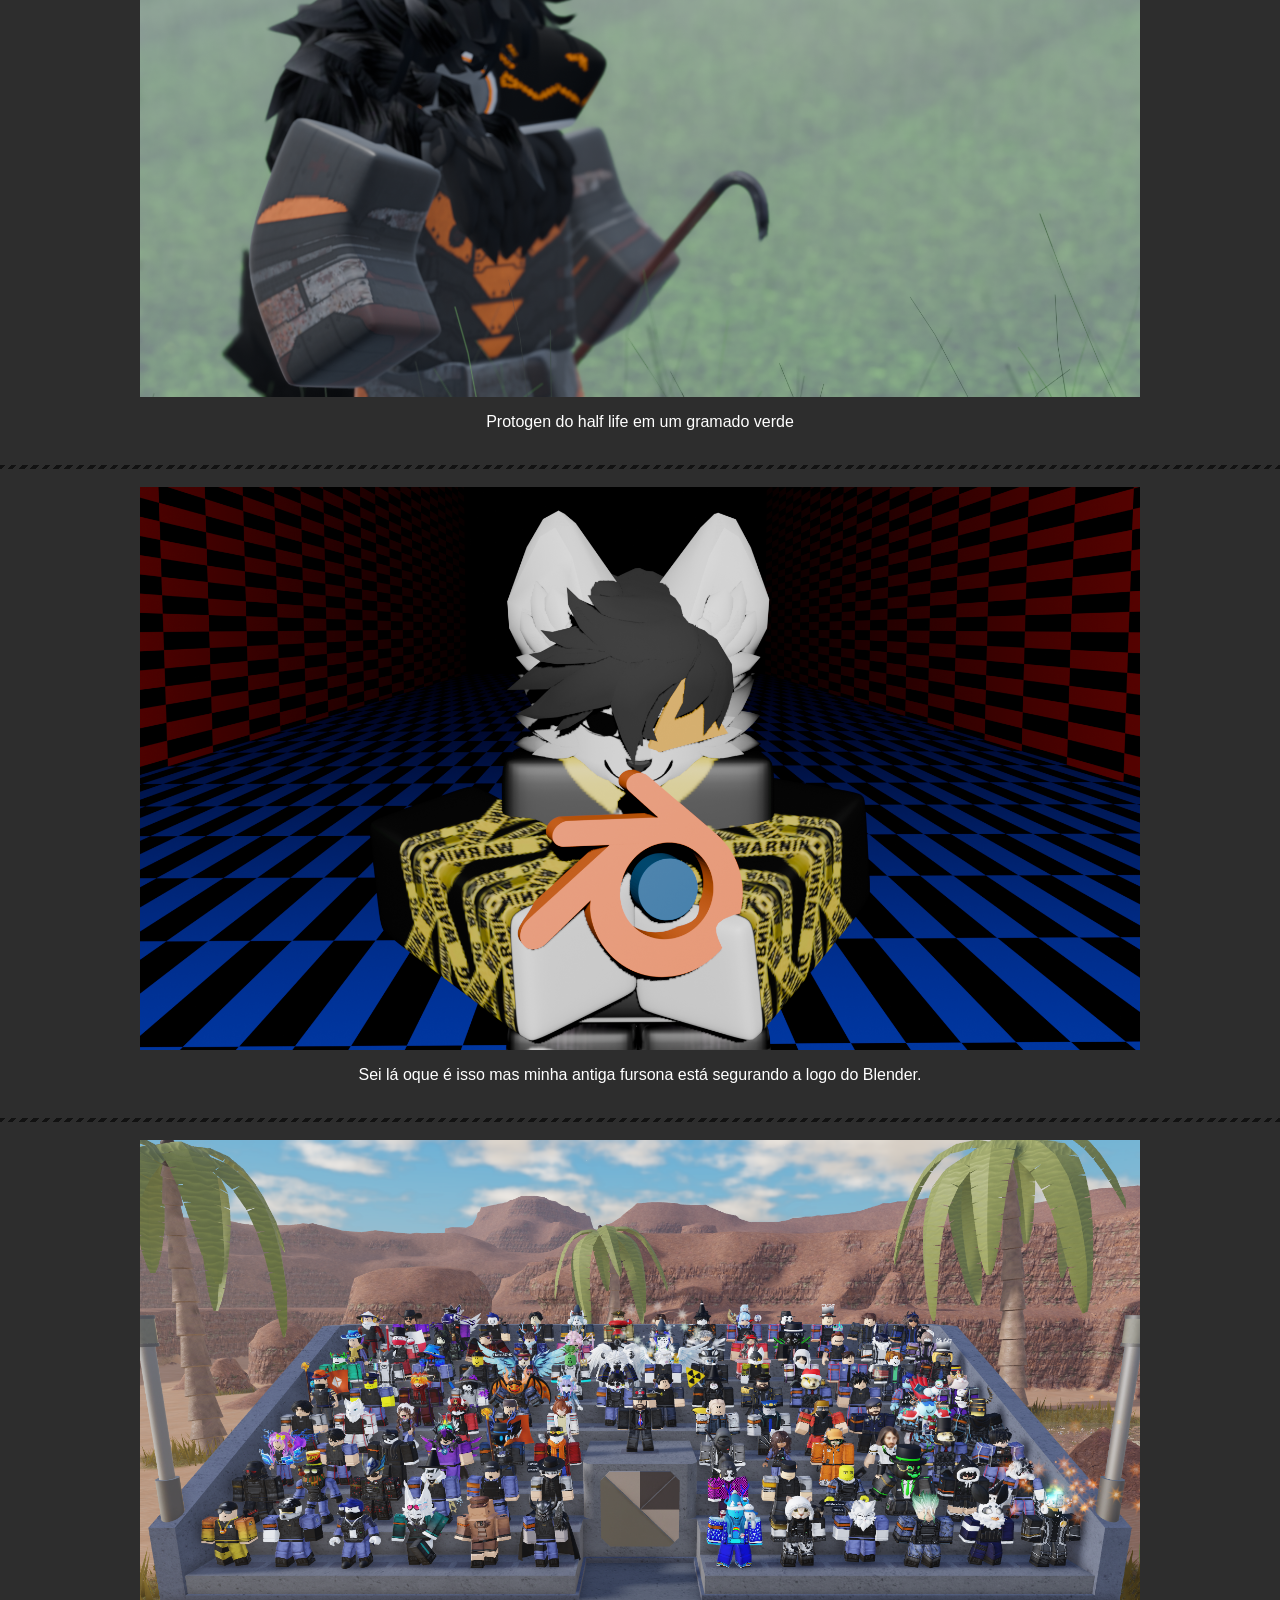
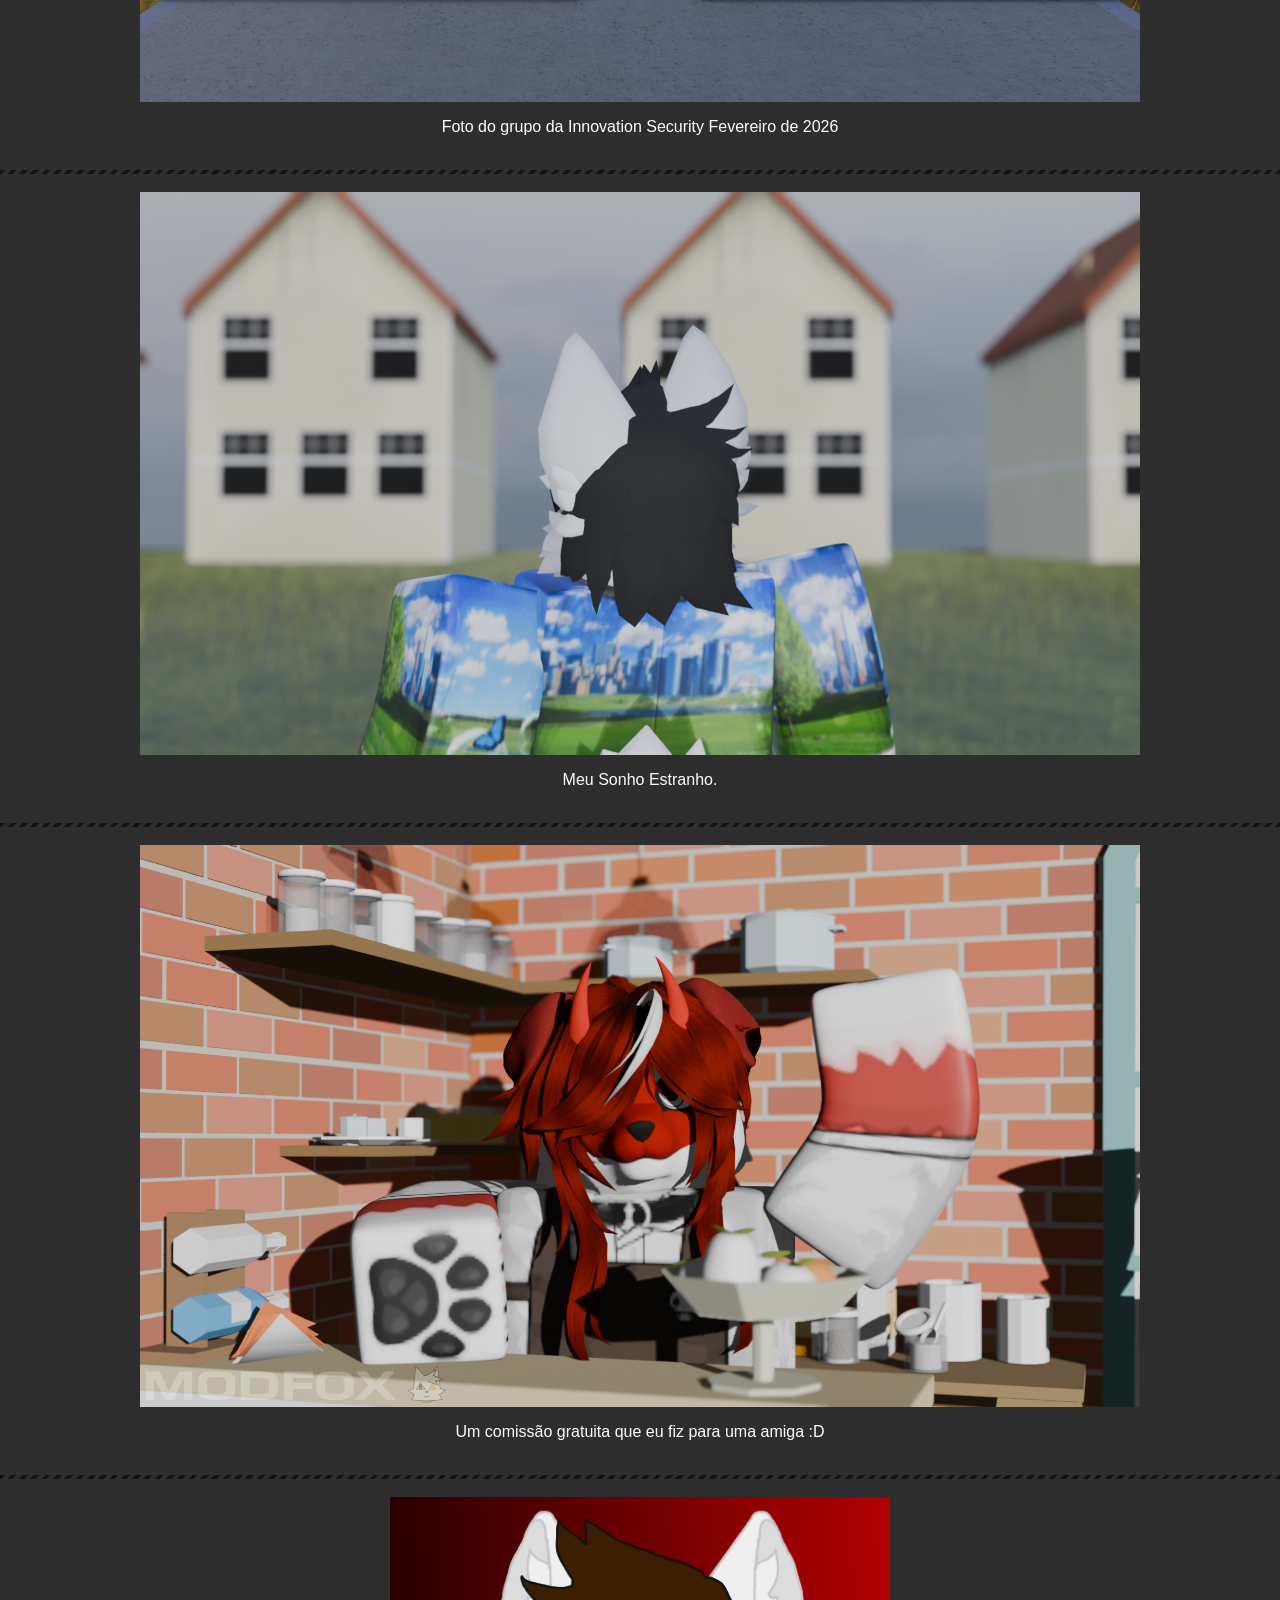
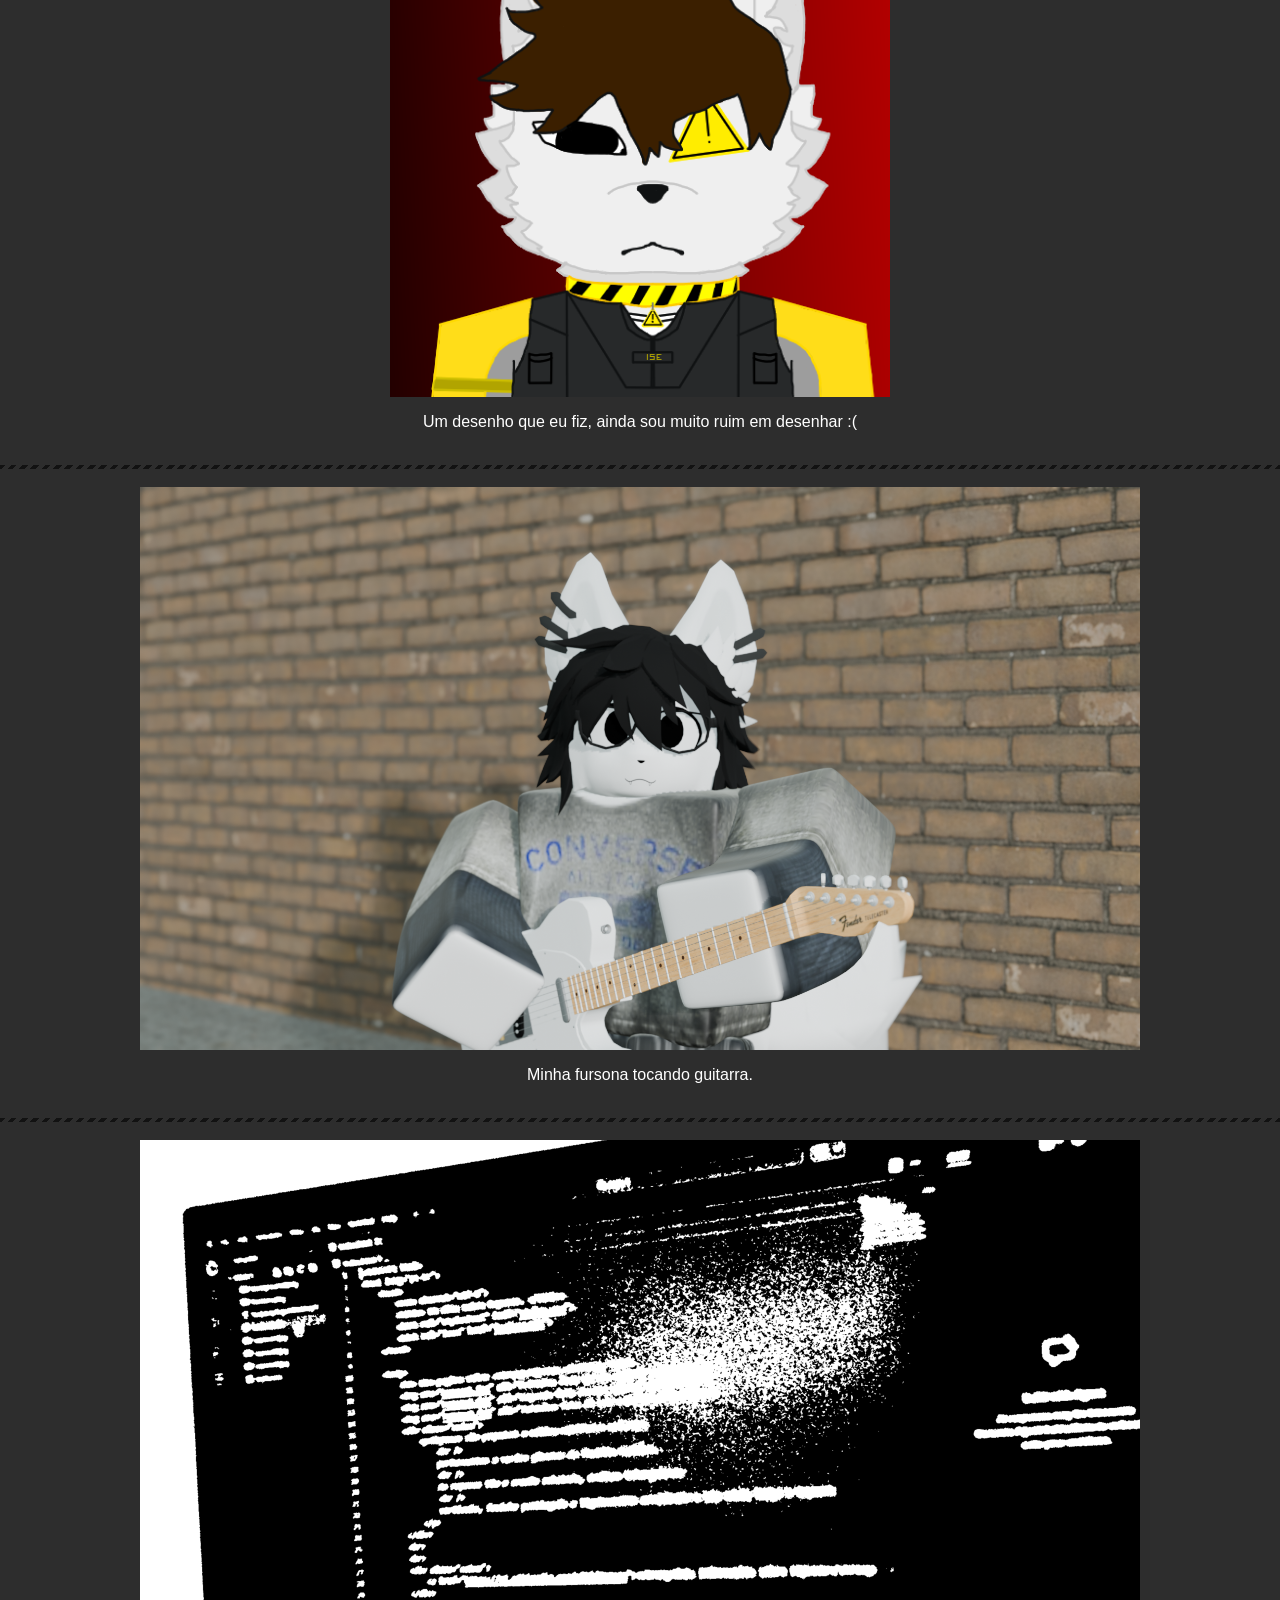
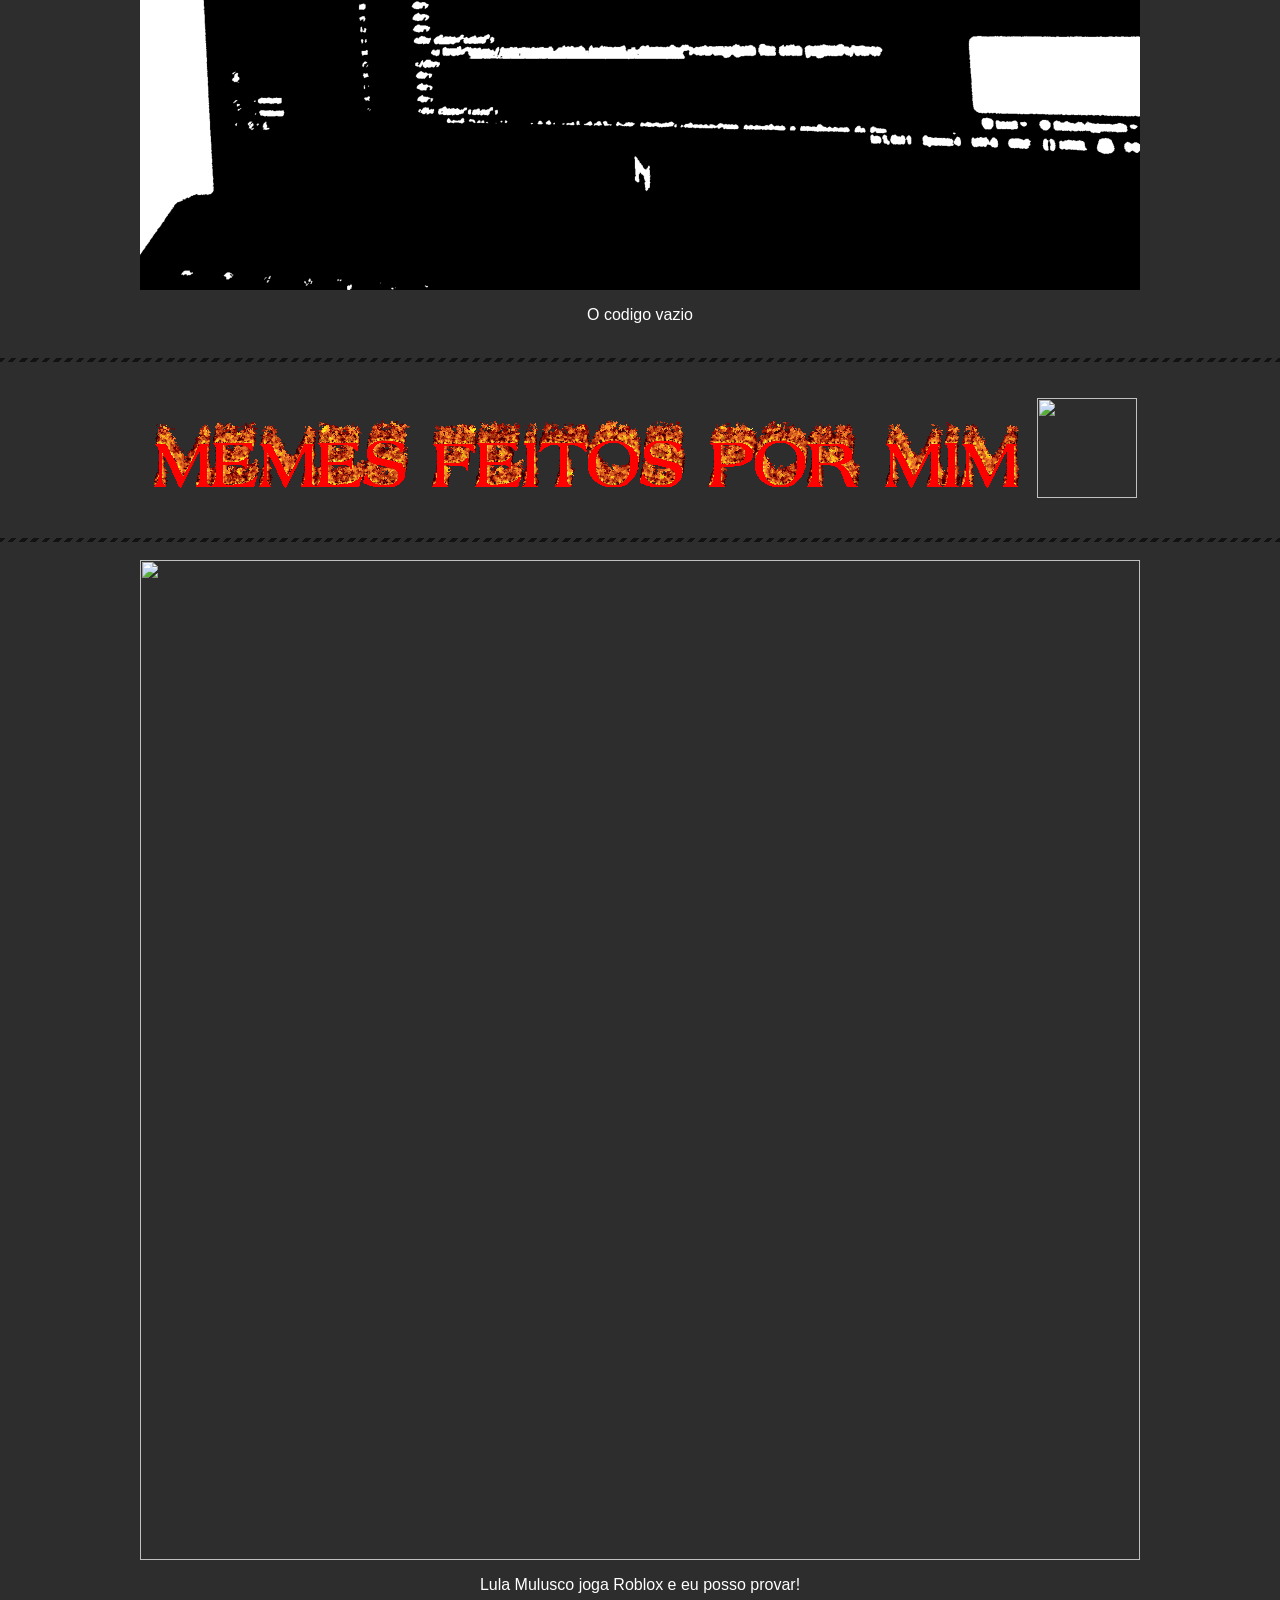
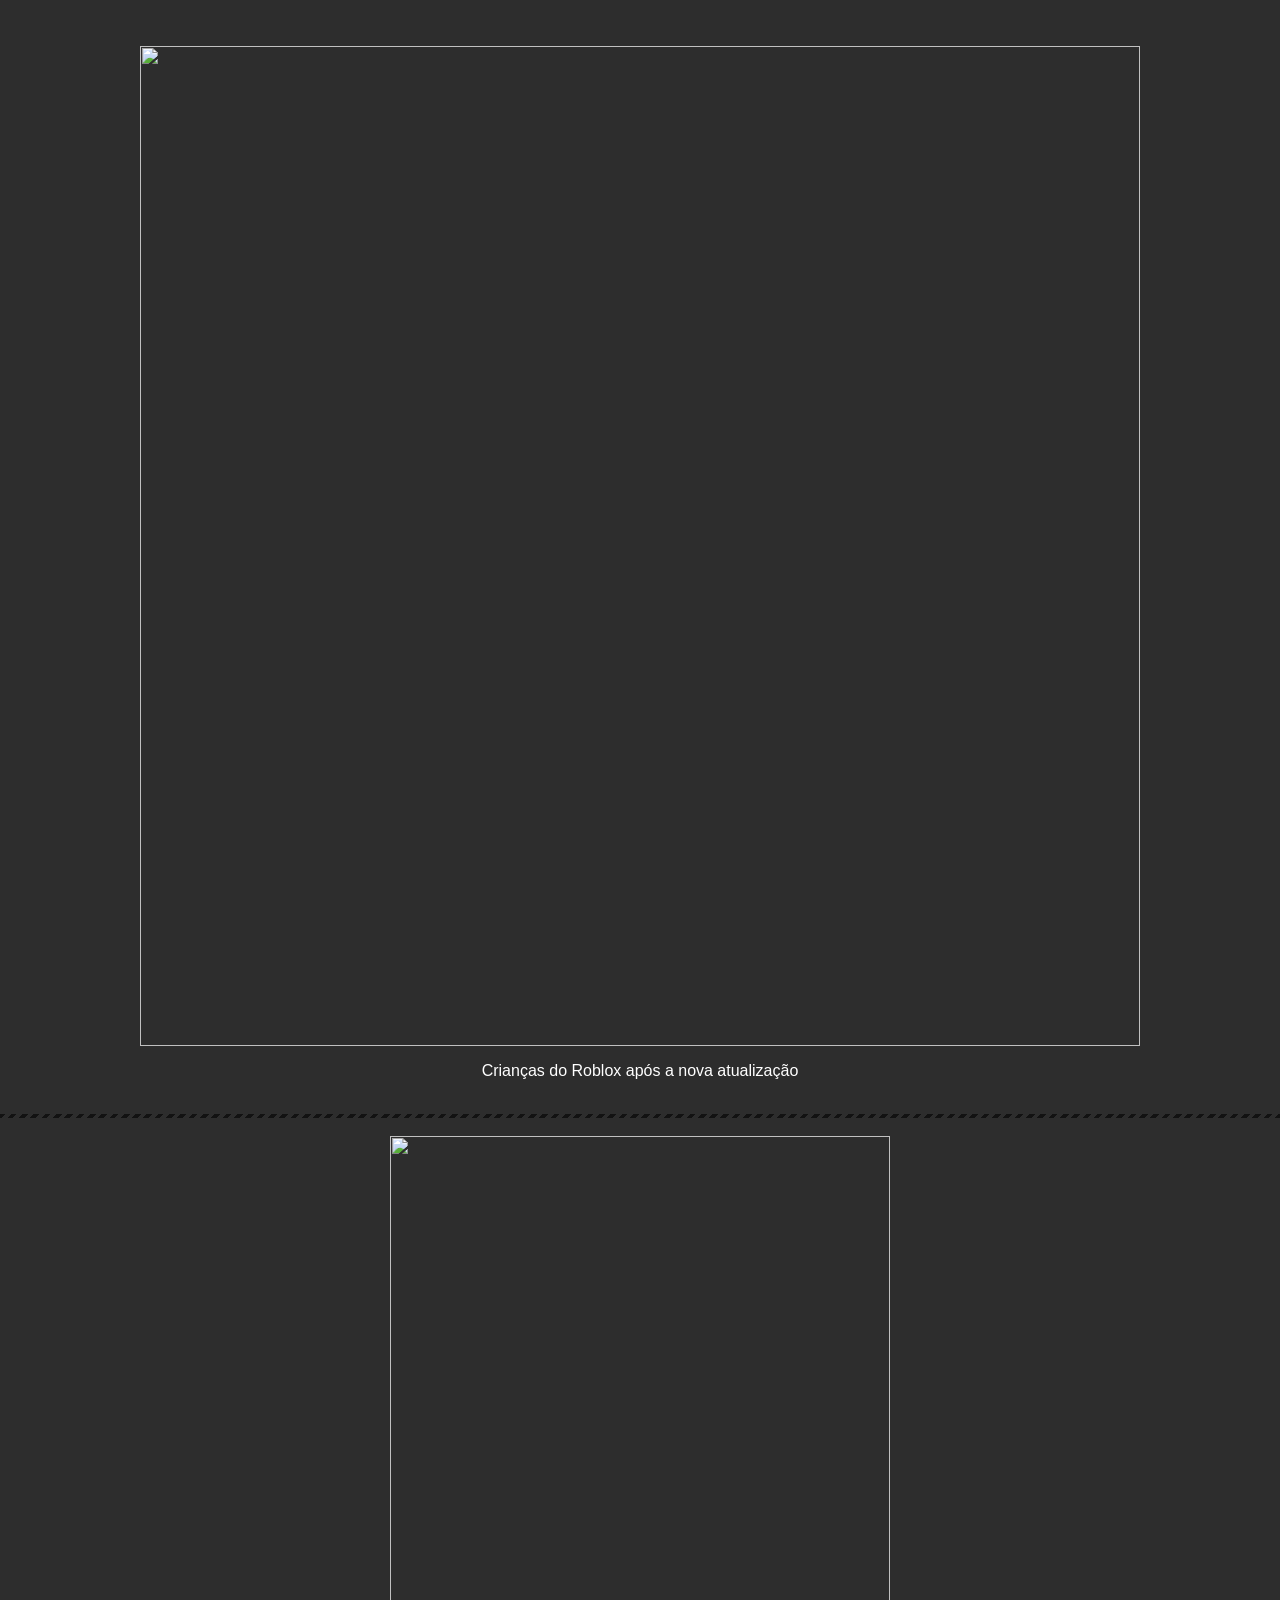
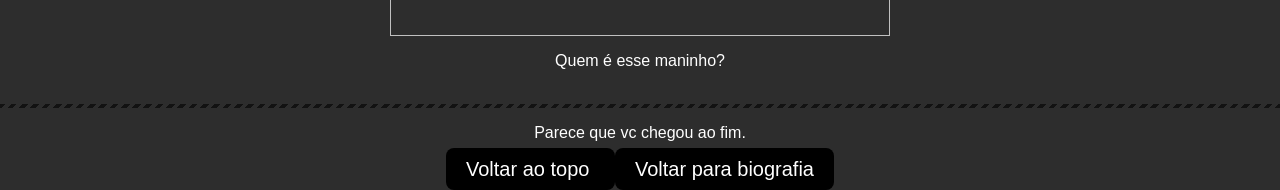
==== commit 6c25631c: "Update galeria.html" ====
--- a/galeria.html
+++ b/galeria.html
@@ -13,66 +13,92 @@
     <br>
     <div class="linha"></div>
     <br>
-    <img src="photosource/ogp/OgamiBlender.png" width="1000">
+    <img src="photosource/ogp/OgamiBlender.png" class="imagem" width="1000">
     <p class="quebralinha"></p>
     <p class="nome"> Meu primeiro render no blender (até rimou XD) </p>
     <br>
     <div class="linha"></div>
     <br>
-    <img src="photosource/ogp/OgamiOnSofa.png" width="1000">
+    <img src="photosource/ogp/OgamiOnSofa.png" class="imagem" width="1000">
     <p class="quebralinha"></p>
     <p class="nome"> Minha antiga fursona no sofá. </p>
     <br>
     <div class="linha"></div>
     <br>
-    <img src="photosource/ogp/ProtogenOnGreenLand.png" width="1000">
+    <img src="photosource/ogp/ProtogenOnGreenLand.png" class="imagem" width="1000">
     <p class="quebralinha"></p>
     <p class="nome"> Protogen do half life em um gramado verde</p>
     <br>
     <div class="linha"></div>
     <br>
-    <img src="photosource/ogp/TheBlenderPower.png" width="1000">
+    <img src="photosource/ogp/TheBlenderPower.png" class="imagem" width="1000">
     <p class="quebralinha"></p>
     <p class="nome"> Sei lá oque é isso mas minha antiga fursona está segurando a logo do Blender.</p>
     <br>
     <div class="linha"></div>
     <br>
-    <img src="photosource/ogp/ISgroupphoto.png" width="1000">
+    <img src="photosource/ogp/ISgroupphoto.png" class="imagem" width="1000">
     <p class="quebralinha"></p>
     <p class="nome"> Foto do grupo da Innovation Security Fevereiro de 2026 </p>
     <br>
     <div class="linha"></div>
     <br>
-    <img src="photosource/ogp/MyWeirdDream.png" width="1000">
+    <img src="photosource/ogp/MyWeirdDream.png" class="imagem" width="1000">
     <p class="quebralinha"></p>
     <p class="nome"> Meu Sonho Estranho. </p>
     <br>
     <div class="linha"></div>
     <br>
-    <img src="photosource/ogp/NaomiComission.png" width="1000">
+    <img src="photosource/ogp/NaomiComission.png" class="imagem" width="1000">
     <p class="quebralinha"></p>
     <p class="nome"> Um comissão gratuita que eu fiz para uma amiga :D </p>
     <br>
     <div class="linha"></div>
     <br> 
-    <img src="photosource/ogp/etgogami.png" width="500">
+    <img src="photosource/ogp/etgogami.png" class="imagem" width="500">
     <p class="quebralinha"></p>
     <p class="nome"> Um desenho que eu fiz, ainda sou muito ruim em desenhar :(</p>
     <br>
     <div class="linha"></div>
     <br>
-    <img src="photosource/ogp/Ogamiandguitar.png" width="1000">
+    <img src="photosource/ogp/Ogamiandguitar.png" class="imagem" width="1000">
     <p class="quebralinha"></p>
     <p class="nome"> Minha fursona tocando guitarra. </p>
     <br>
     <div class="linha"></div>
     <br>
-    <img src="photosource/ogp/DSCF0048.JPG" width="1000">
+    <img src="photosource/ogp/DSCF0048.JPG" class="imagem" width="1000">
     <p class="quebralinha"></p>
     <p class="nome"> O codigo vazio </p>
     <br>
     <div class="linha"></div>
     <br>
+    <br>
+    <div class="titulomeme">
+        <img src="photosource/ogp/ogi/texto.gif">
+        <img src="photosource/ogp/ogi/altoem.png" width="100px">
+    </div>
+    <br>
+    <br>
+    <div class="linha"></div>
+    <br>
+    <img src="photosource/ogp/LulaMulusco.png" class="imagem" width="1000">
+    <p class="quebralinha"></p>
+    <p class="nome"> Lula Mulusco joga Roblox e eu posso provar!</p>
+    <br>
+    <div class="lina"></div>
+    <br>
+    <img src="photosource/ogp/BaconHair.png" class="imagem" width="1000">
+    <p class="quebralinha"></p>
+    <p class="nome"> Crianças do Roblox após a nova atualização </p>
+    <br>
+    <div class="linha"></div>
+    <br>
+    <img src="photosource/ogp/Quemeesseneguinho.png" class="imagem" width="500px">
+    <p class="quebralinha"></p>
+    <p class="nome"> Quem é esse maninho? </p>
+    <br>
+    <div class="linha"></div>
     <p class="nome"> Parece que vc chegou ao fim. </p>
     <a href="#" class="subir"> Voltar ao topo </a>
     <a href="https://p3dr0r4p0s0.github.io/Ogami-s-Biografy/" class="voltar2"> Voltar para biografia </a>
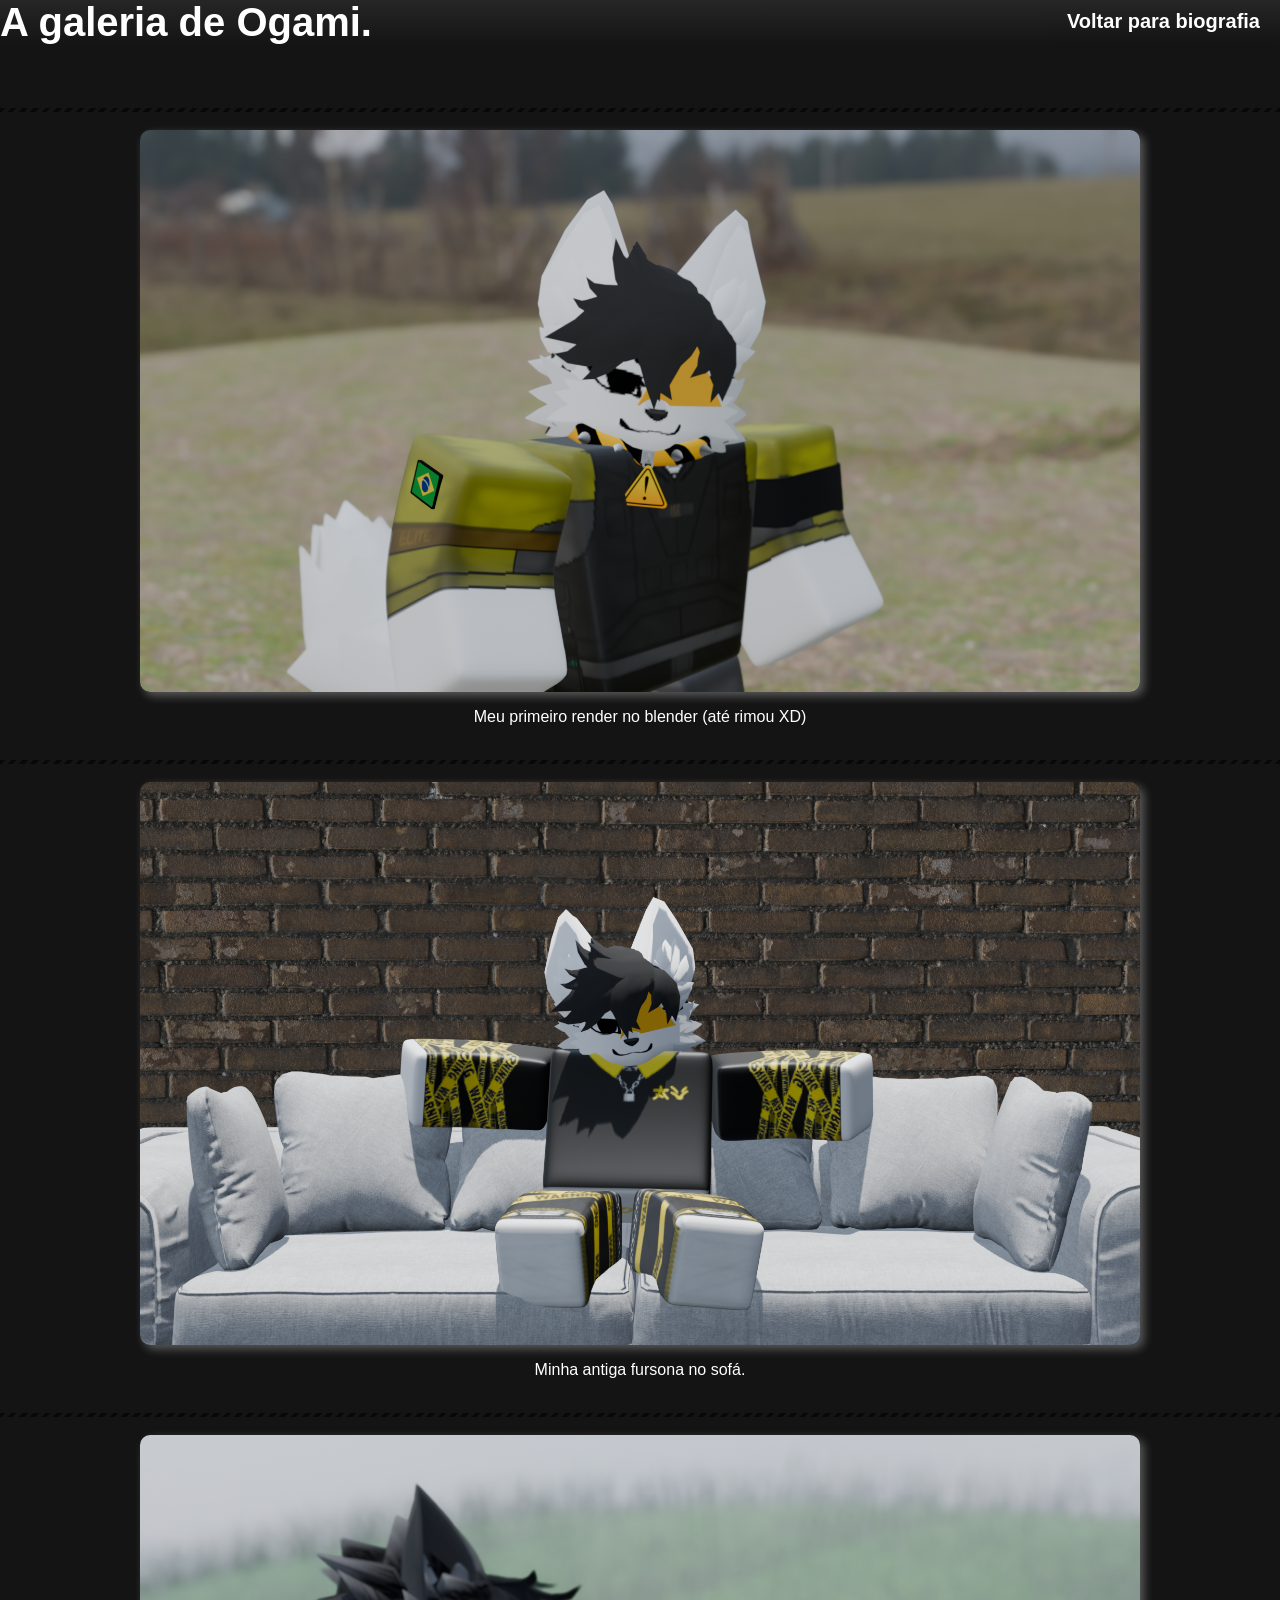
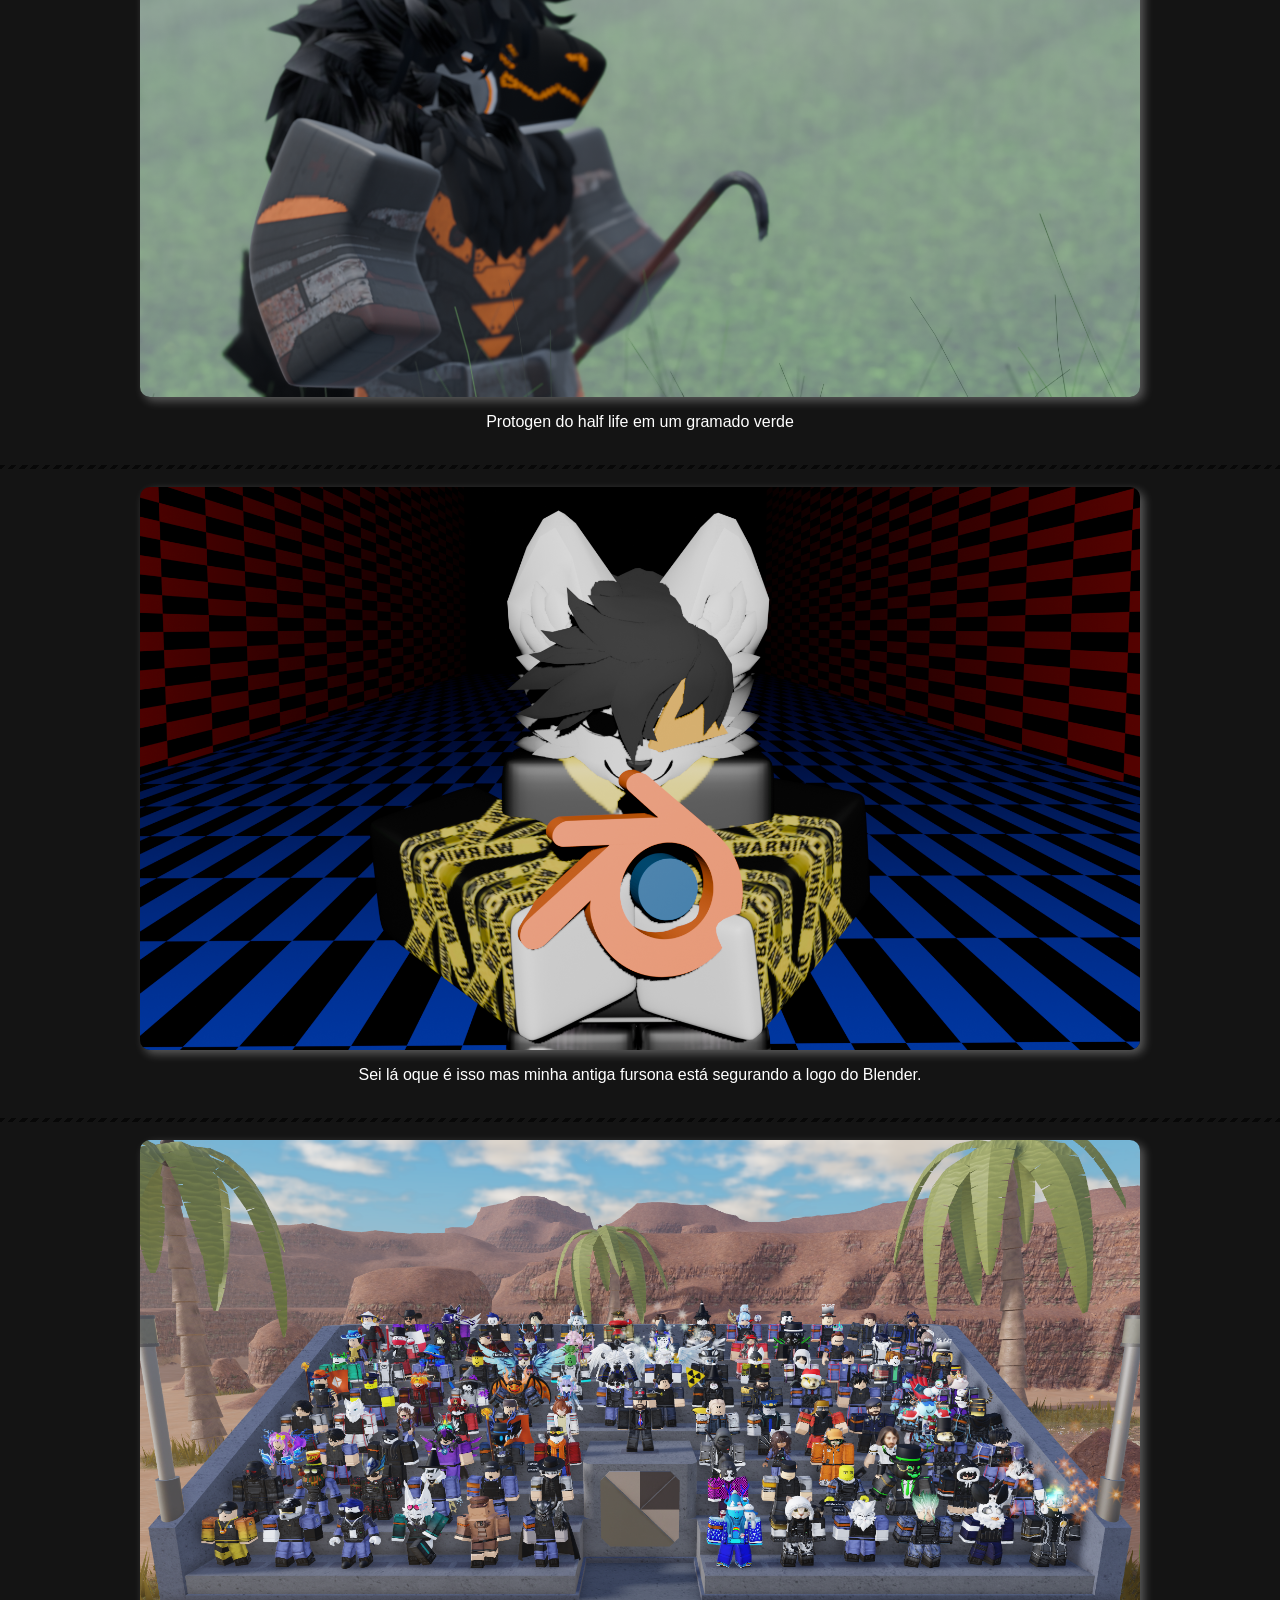
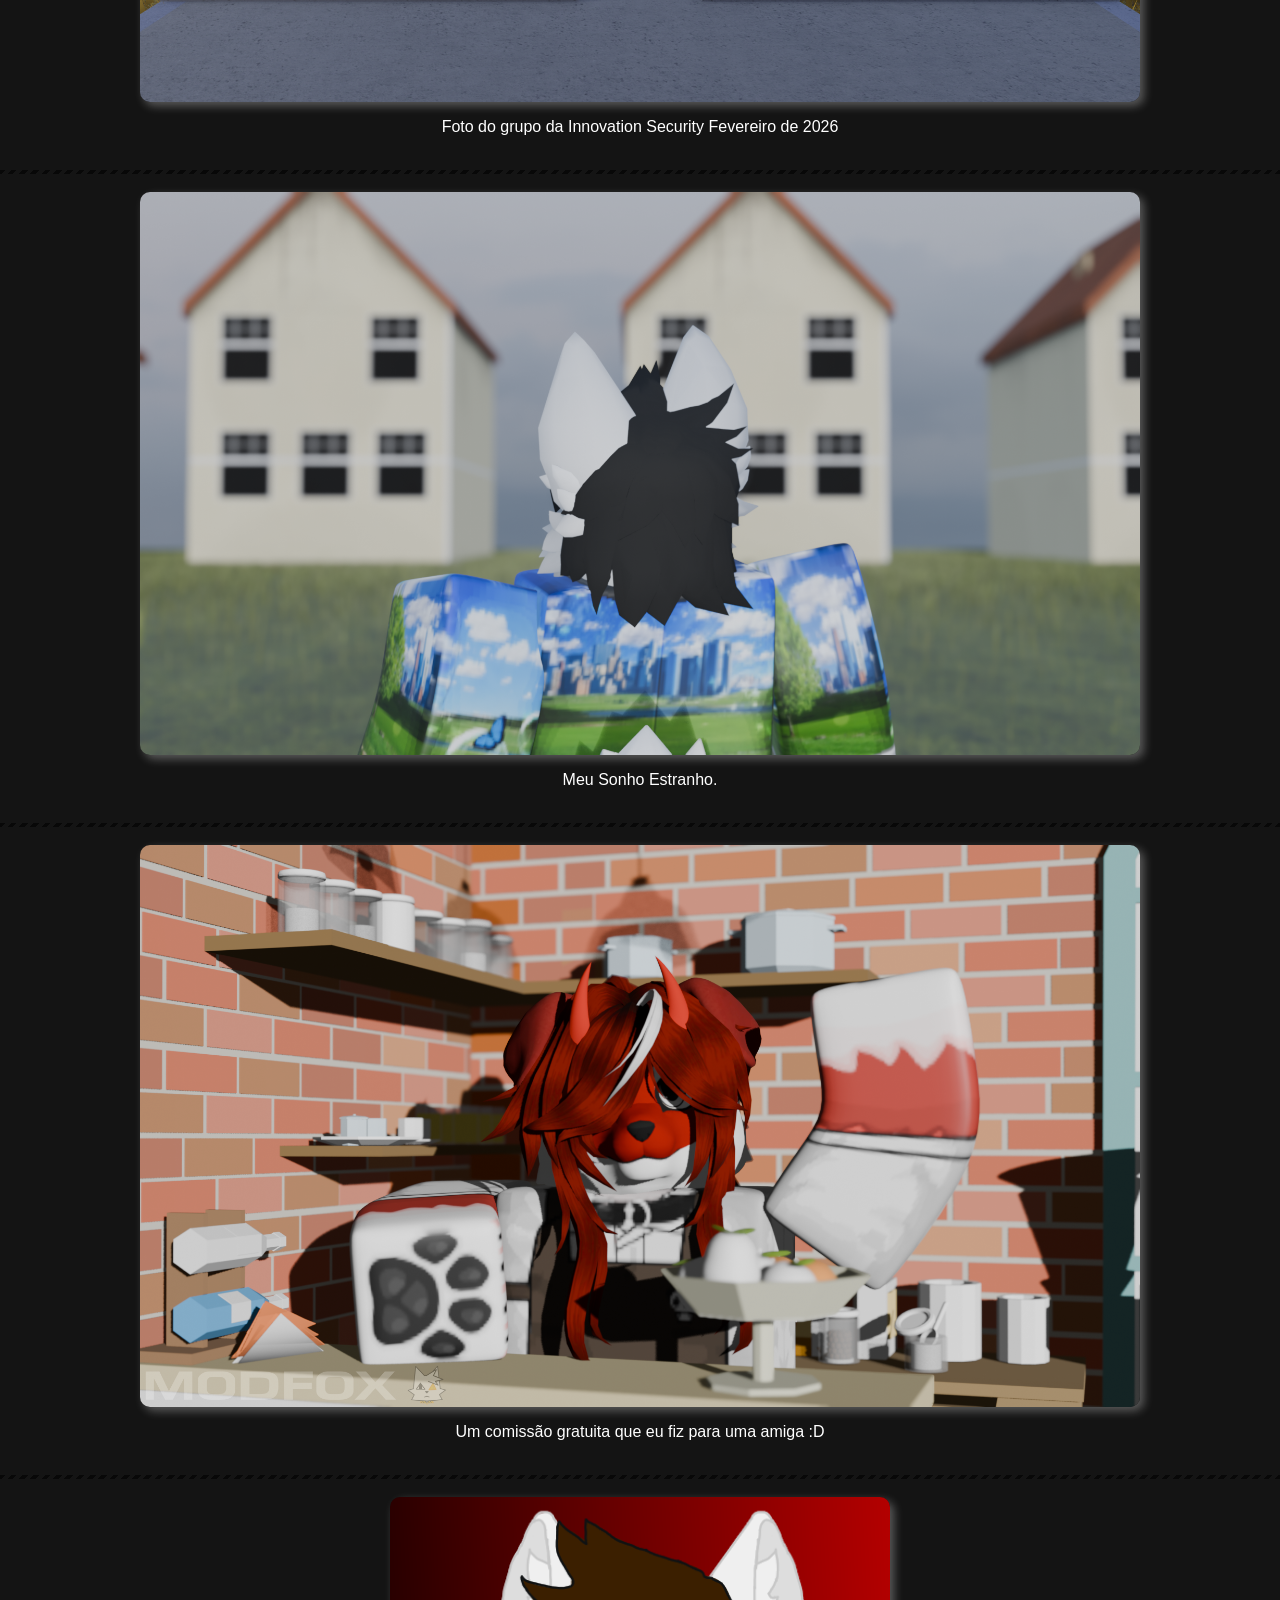
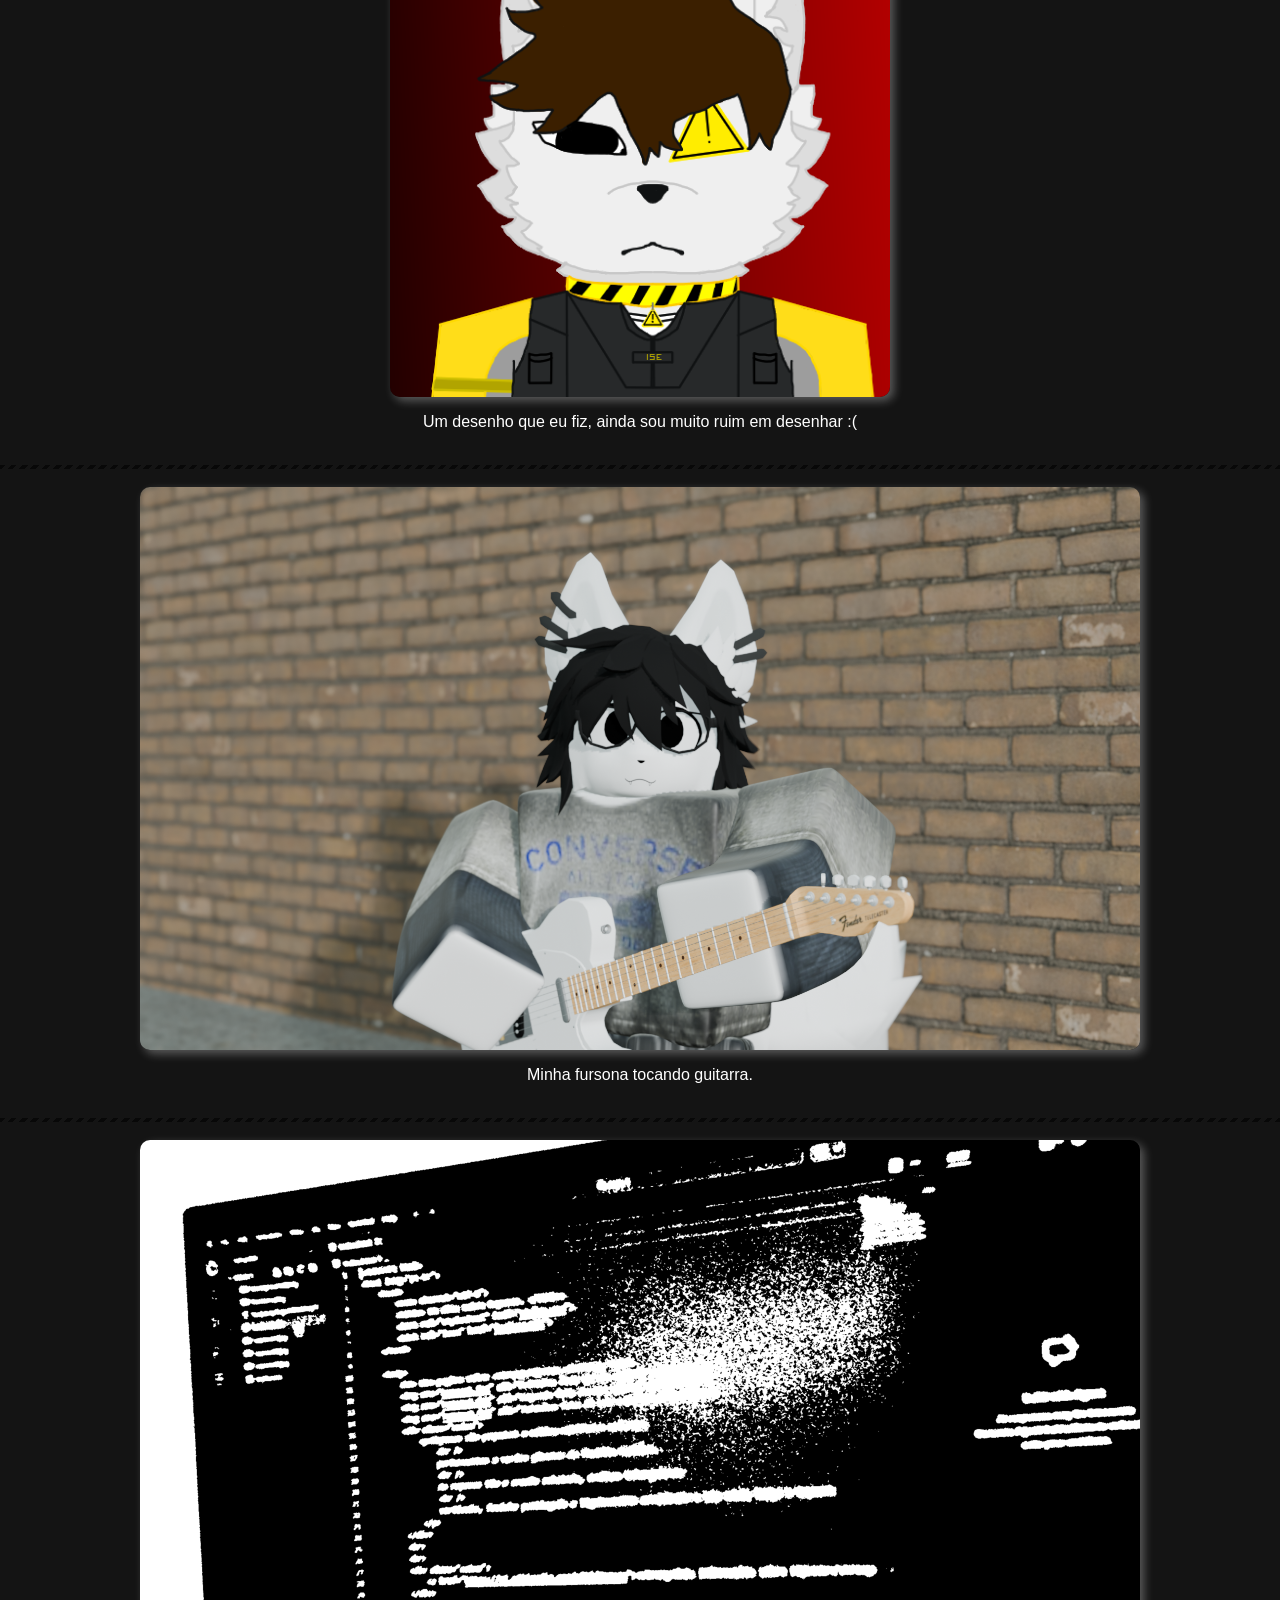
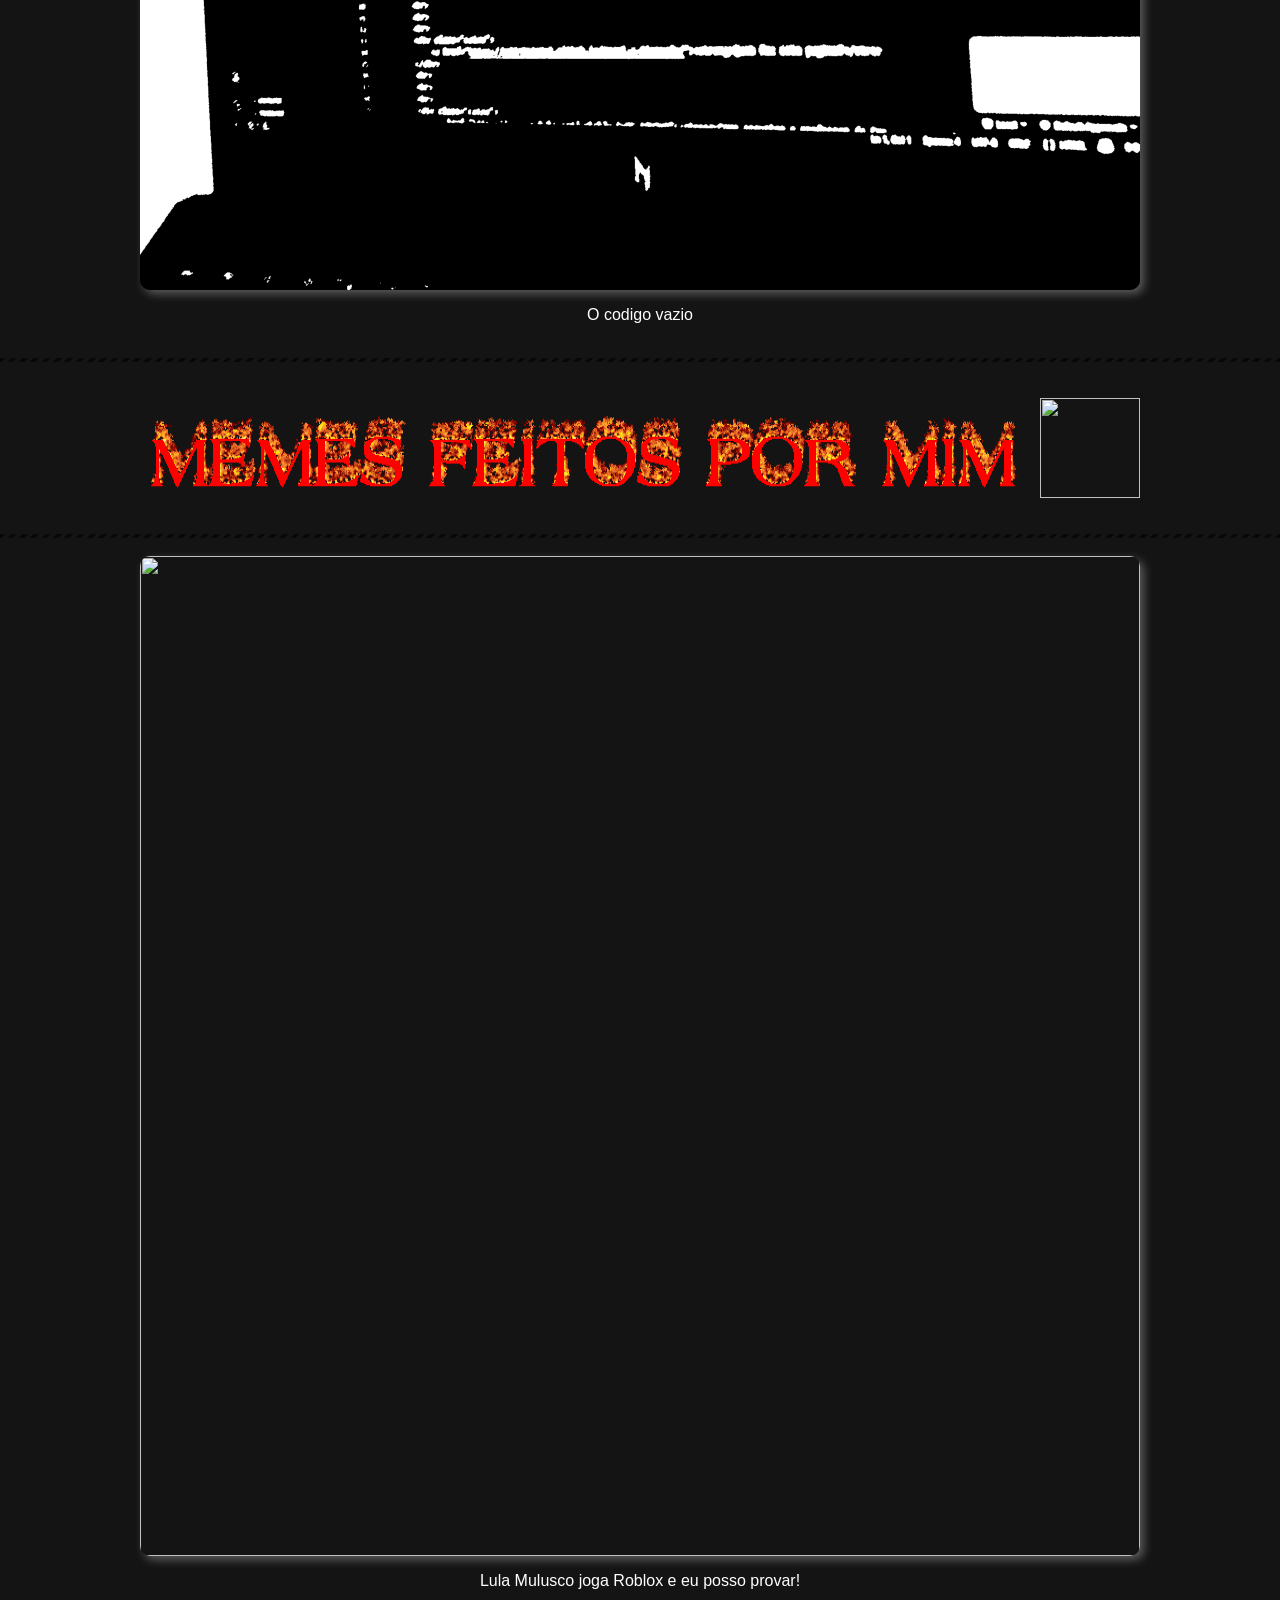
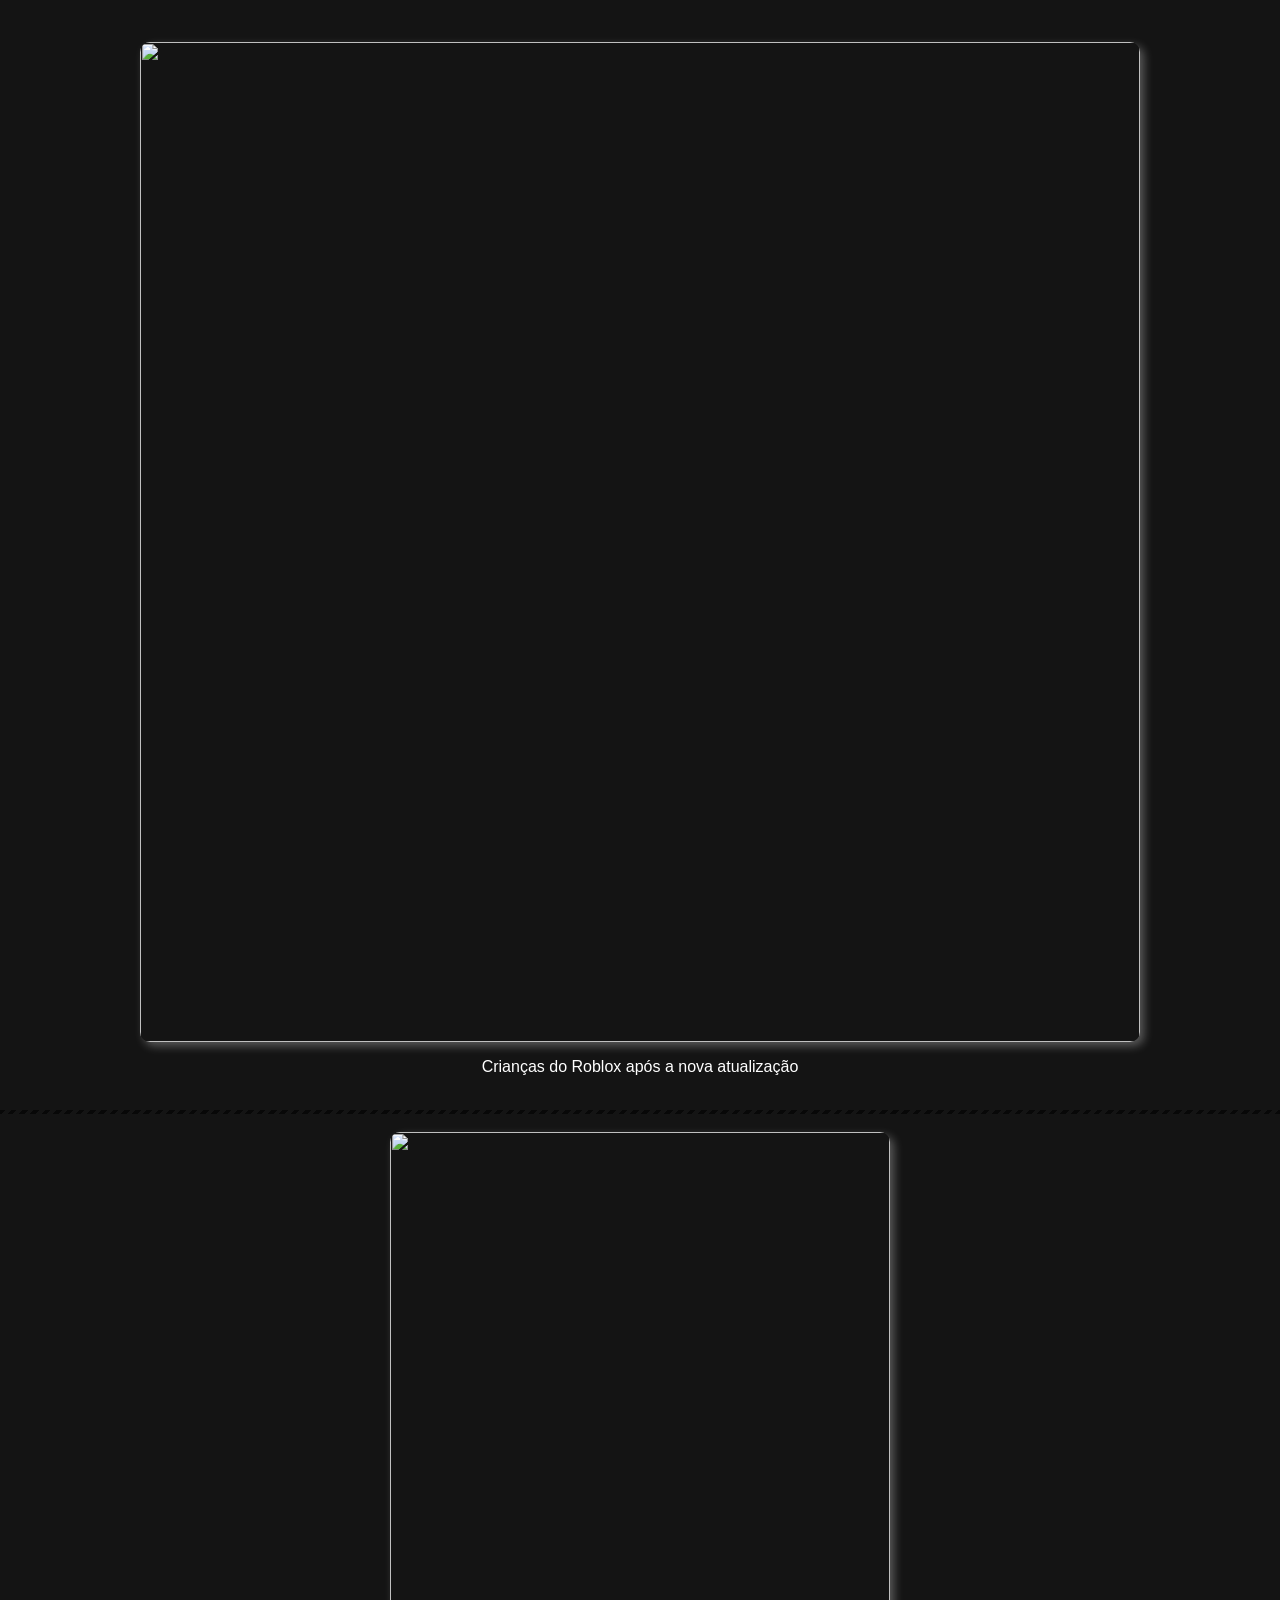
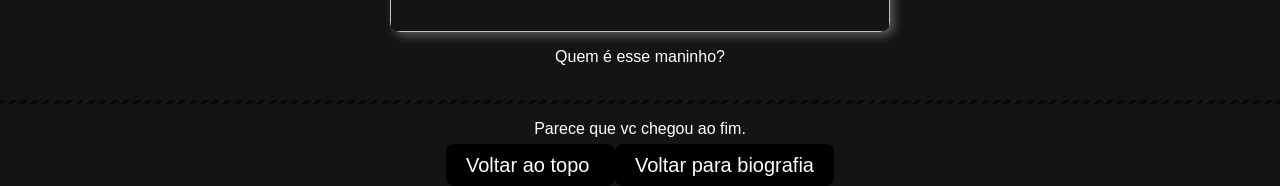
==== commit e798dd49: "Update galeria.html" ====
--- a/galeria.html
+++ b/galeria.html
@@ -4,7 +4,7 @@
     <meta name="viewport" content="width=device-width, initial-scale=1.0">
     <title>Ogami's Galery</title>
     <link rel="stylesheet" href="gstyles.css">
-    <link rel="icon" href="photosource/obi/OB.png">
+    <link rel="icon" href="photosource/obi/OgamiBiografyIcon.png">
 </head>
 <body>
     <h1 class="title"> A galeria de Ogami. <a href="https://p3dr0r4p0s0.github.io/Ogami-s-Biografy/" class="voltar"> Voltar para biografia </a></h1>
--- a/gstyles.css
+++ b/gstyles.css
@@ -1,16 +1,17 @@
 body {
     margin: 0;
-    background-color: #2d2d2d;
+    background-color: #141414;
     text-align: center;
 
     .title {
         text-align: left;
         font-size: 40px;
         font-family: Arial, Helvetica, sans-serif;
+        color: white;
         background: linear-gradient(
             180deg,
-            #78a5b2,
-            #2d2d2d
+            #262626,
+            #141414
         );
     }
 
@@ -37,7 +38,10 @@
     }
 
     .voltar {
-        background-color: black;
+        background: linear-gradient(
+            #262626,
+            #141414
+        );
         color: white;
         float: right;
         padding: 10px 20px;
@@ -66,4 +70,15 @@
         font-family: Arial, Helvetica, sans-serif;
         font-size: 20px;
     }
-}   +}   
+
+.imagem {
+    border-radius: 10px;
+    box-shadow: 4px 4px 10px rgba(255, 255, 255, 0.3);
+}
+
+.titulomeme {
+    display: flex;
+    gap: 10px;
+    justify-content: center;
+}
